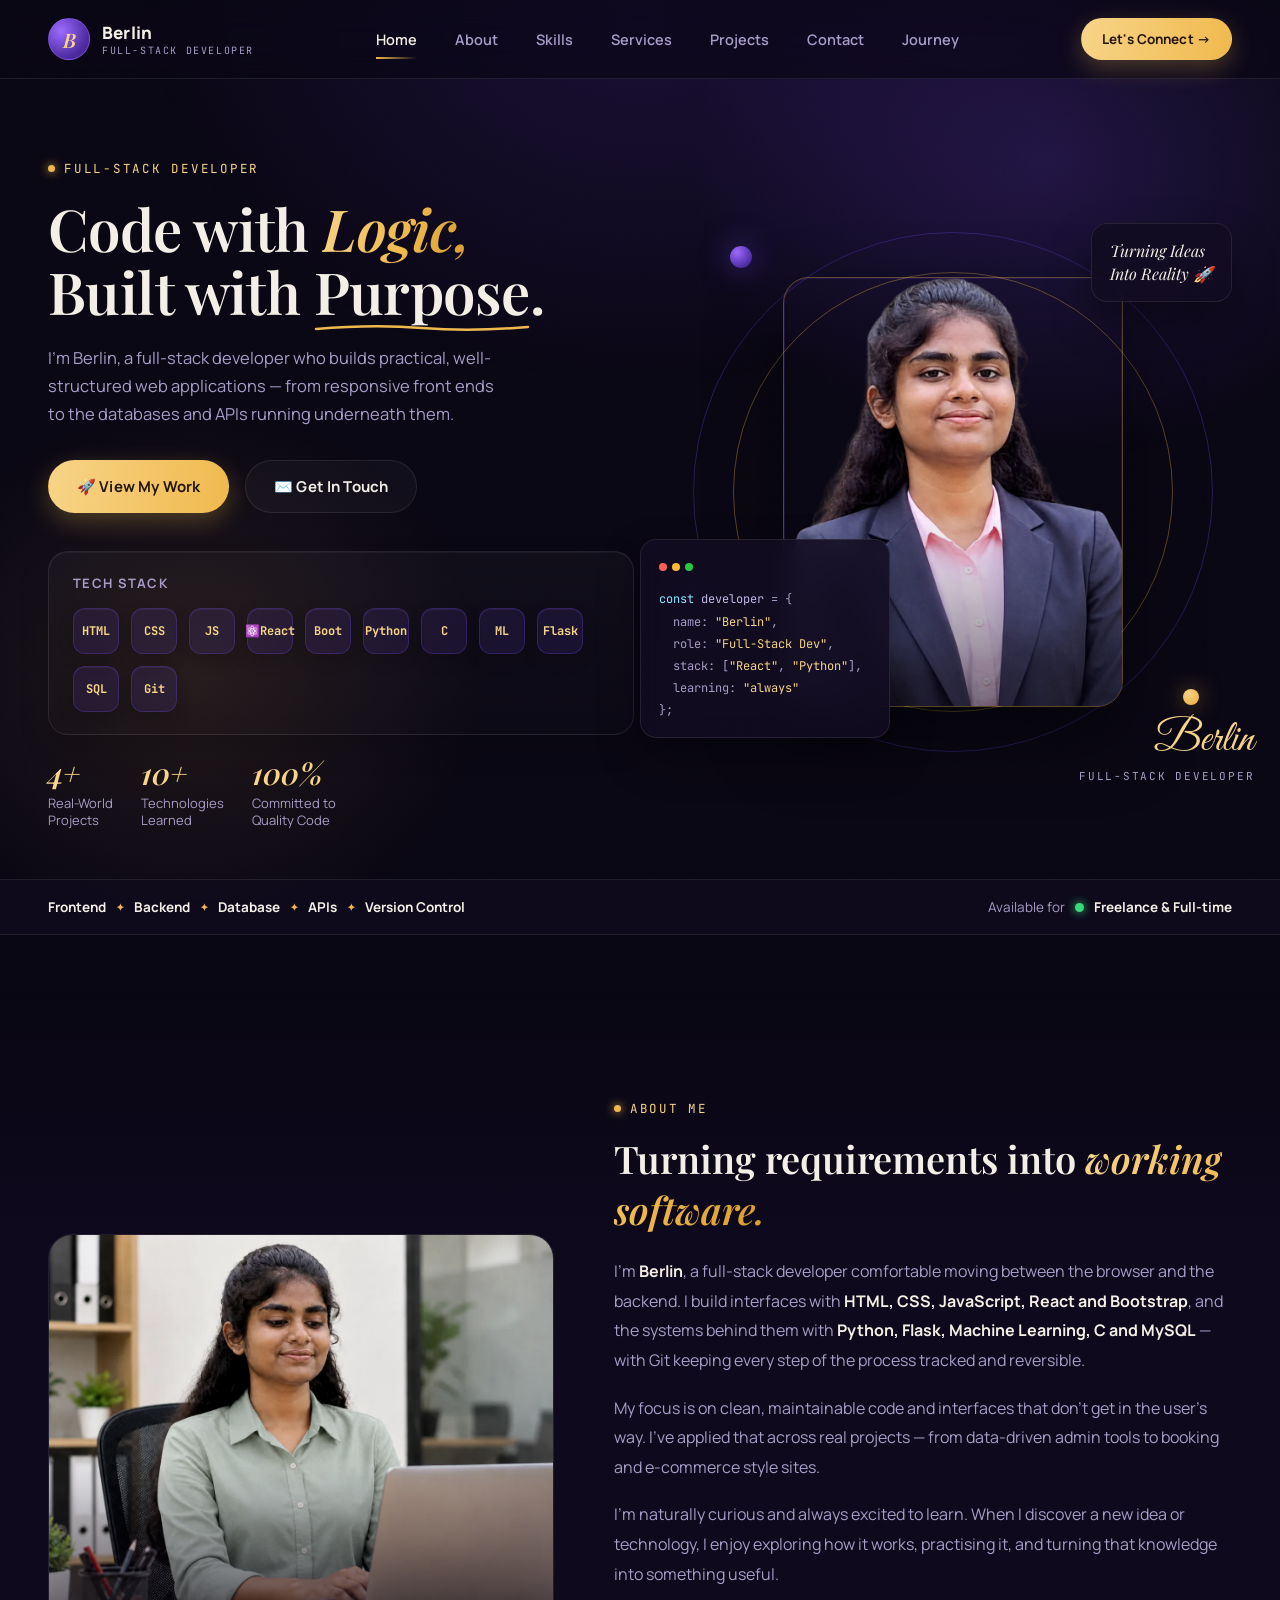
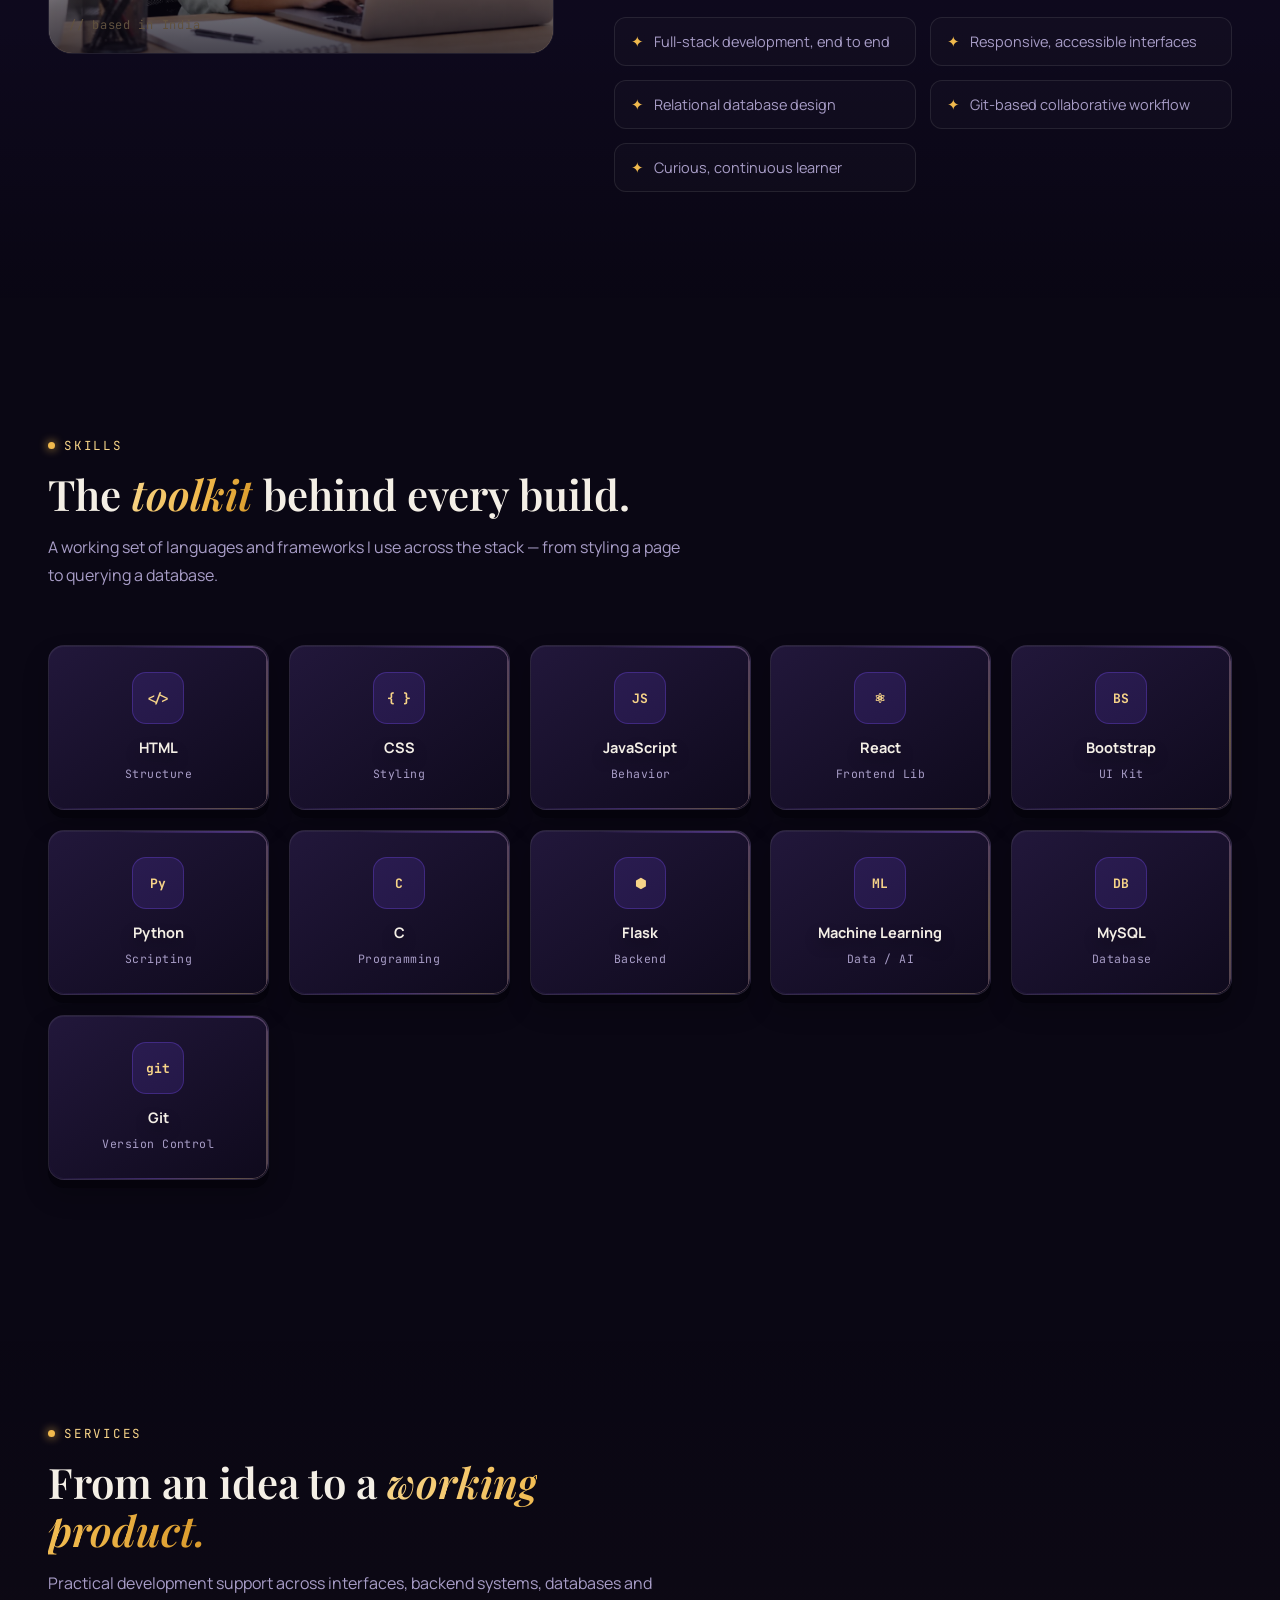
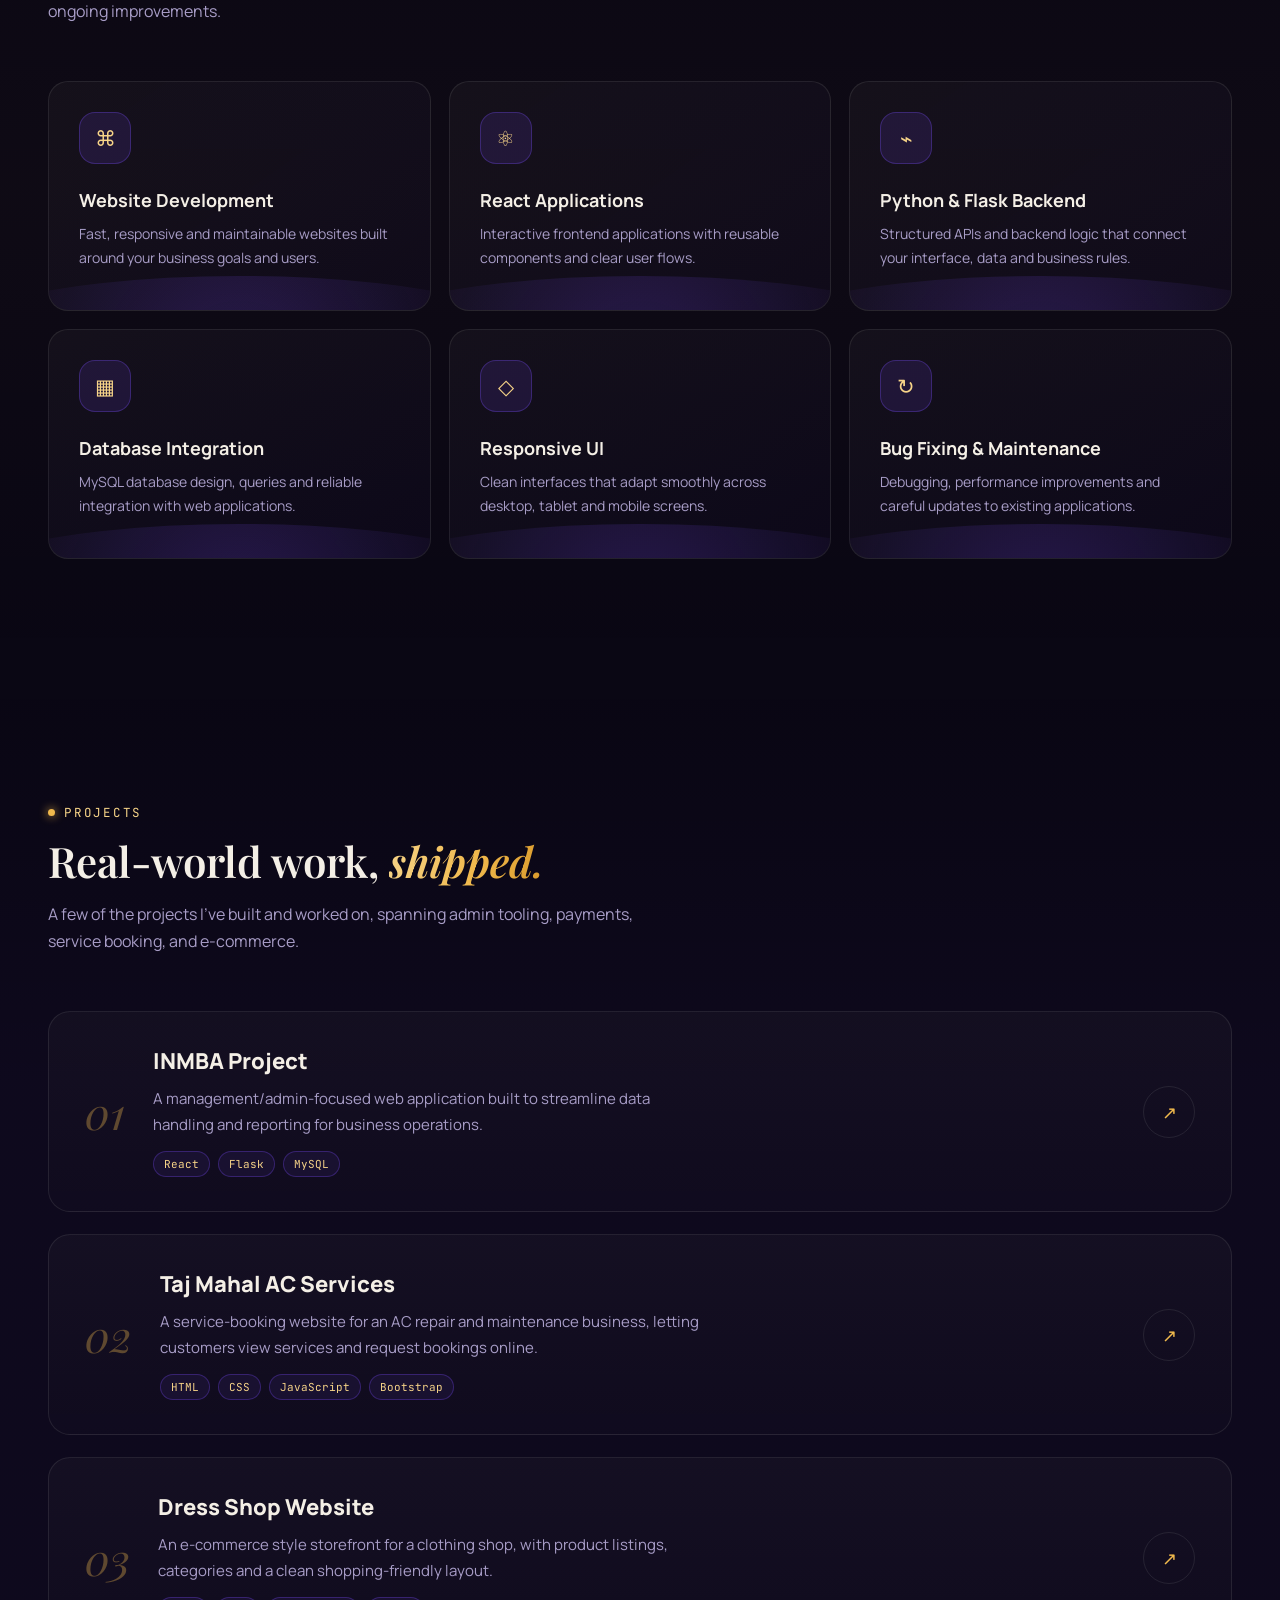
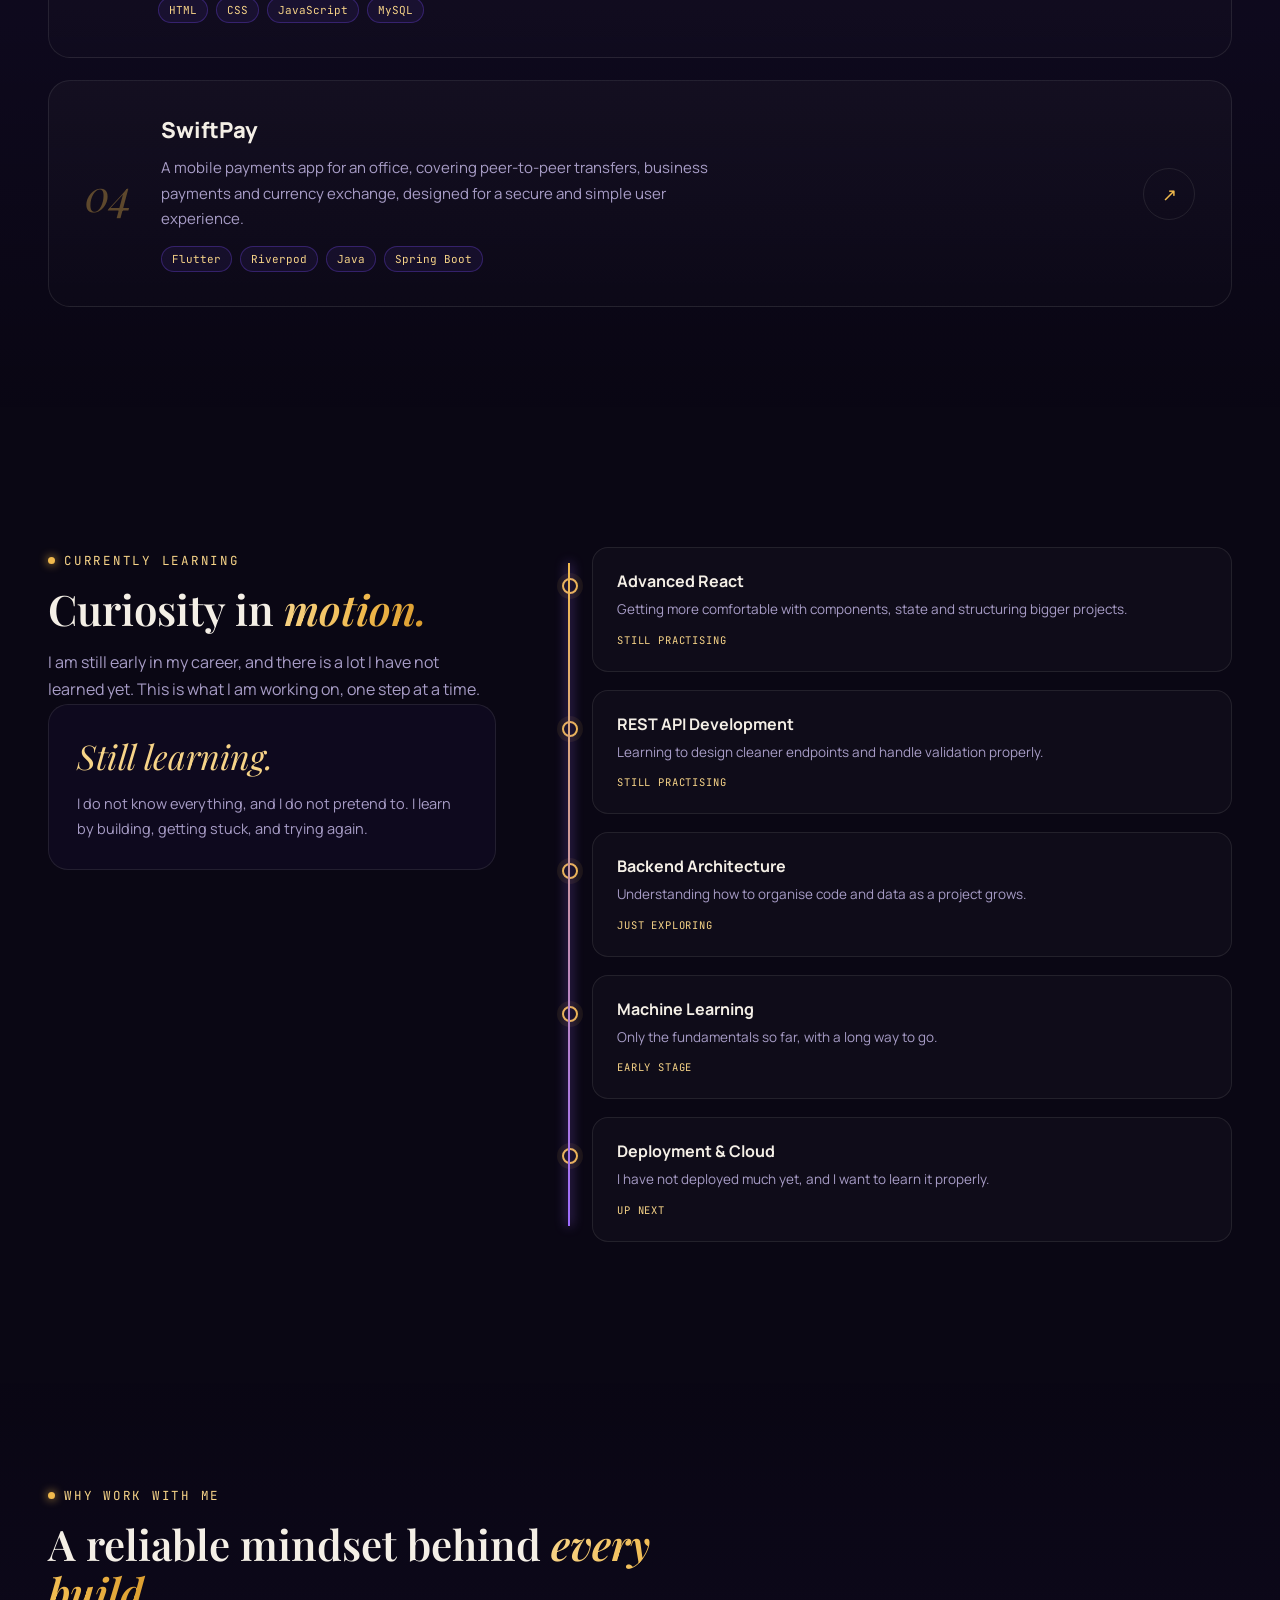
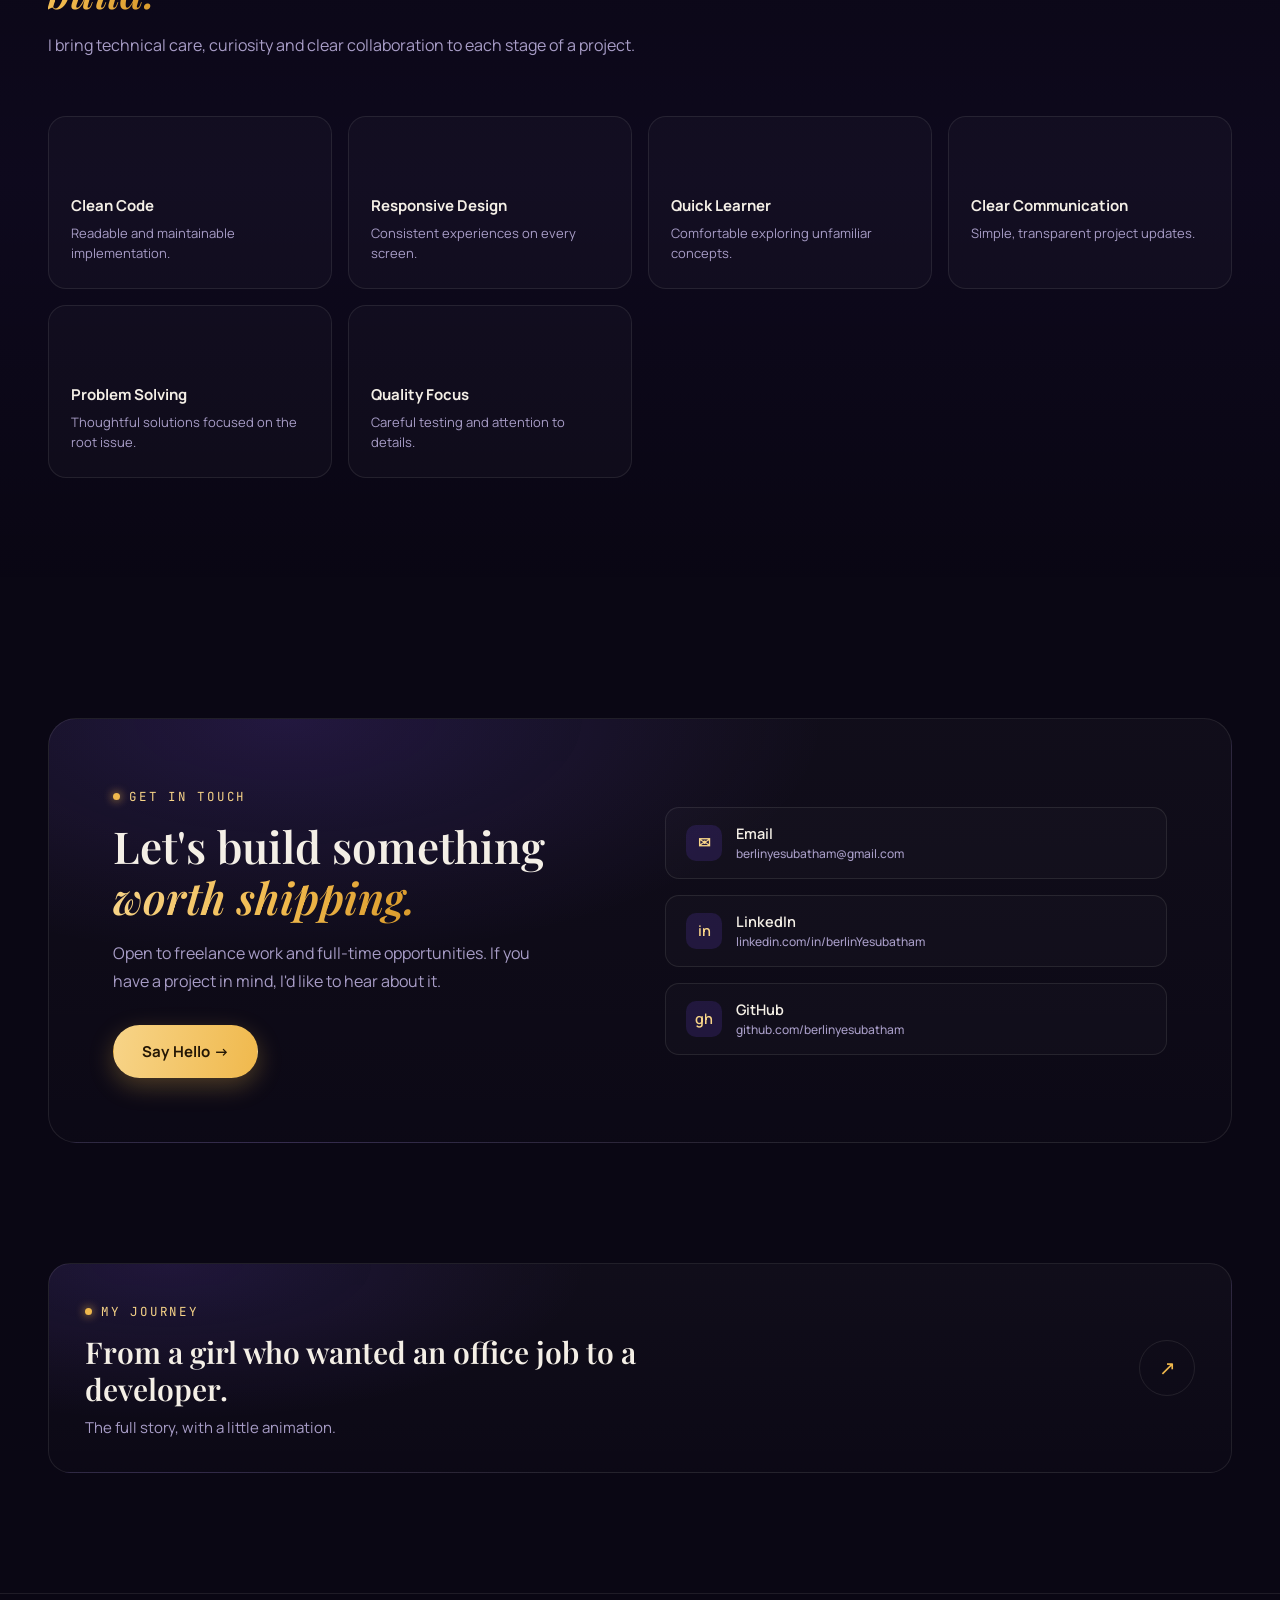
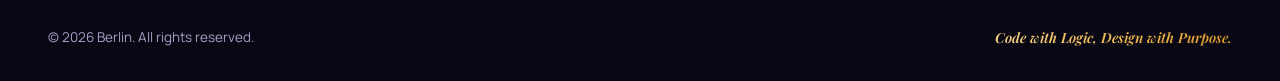
==== index.html @ fa0e4fed "Update portfolio with latest changes" ====
<!DOCTYPE html>
<html lang="en">
<head>
<meta charset="UTF-8">
<meta name="viewport" content="width=device-width, initial-scale=1.0">
<title>Berlin — Full-Stack Developer</title>
<meta name="description" content="Berlin Yesubatham is a full-stack developer building web and mobile apps with React, Flask, MySQL and Flutter.">
<meta name="theme-color" content="#0a0714">
<meta property="og:title" content="Berlin — Full-Stack Developer">
<meta property="og:description" content="Berlin Yesubatham is a full-stack developer building web and mobile apps with React, Flask, MySQL and Flutter.">
<meta property="og:type" content="website">
<link rel="icon" href="assets/favicon.svg" type="image/svg+xml">

<link rel="preconnect" href="https://fonts.googleapis.com">
<link href="https://fonts.googleapis.com/css2?family=Playfair+Display:ital,wght@0,500;0,600;1,500;1,600&family=Manrope:wght@400;500;600;700;800&family=Great+Vibes&family=JetBrains+Mono:wght@400;500&display=swap" rel="stylesheet">
<link rel="stylesheet" href="assets/css/style.css">

</head>
<body>

<div class="bg-glow"></div>
<div class="noise"></div>

<header>
  <div class="navbar">
    <div class="brand">
      <div class="brand-mark">B</div>
      <div>
        <div class="brand-name">Berlin</div>
        <div class="brand-sub">Full-Stack Developer</div>
      </div>
    </div>
    <nav class="nav-links">
      <a href="#home" class="active">Home</a>
      <a href="#about">About</a>
      <a href="#skills">Skills</a>
      <a href="#services">Services</a>
      <a href="#projects">Projects</a>
      <a href="#contact">Contact</a>
      <a href="journey.html">Journey</a>
    </nav>
    <div class="nav-cta">
      <a href="#contact" class="btn btn-primary" style="padding:11px 20px; font-size:13.5px;">Let's Connect →</a>
    </div>
  </div>
</header>

<main id="home">
  <section class="hero">
    <div class="wrap hero-grid">
      <div class="hero-copy">
        <span class="eyebrow">Full-Stack Developer</span>
        <h1>Code with <span class="accent">Logic,</span><br>Built with <span class="underline-swash">Purpose<svg viewBox="0 0 220 10" preserveAspectRatio="none"><path d="M2 7 Q 60 2, 110 6 T 218 5" stroke="#f0b94d" stroke-width="2.5" fill="none" stroke-linecap="round"/></svg></span>.</h1>
        <p class="lede">I'm Berlin, a full-stack developer who builds practical, well-structured web applications — from responsive front ends to the databases and APIs running underneath them.</p>
        <div class="hero-actions">
          <a href="#projects" class="btn btn-primary">🚀 View My Work</a>
          <a href="#contact" class="btn btn-ghost">✉️ Get In Touch</a>
        </div>

        <div class="tech-card">
          <h3>Tech Stack</h3>
          <div class="tech-icons">
            <span>HTML</span><span>CSS</span><span>JS</span><span>⚛️React</span><span>Boot</span>
            <span>Python</span><span>C</span><span>ML</span><span>Flask</span><span>SQL</span><span>Git</span>
          </div>
        </div>

        <div class="stats-row">
          <div class="stat"><b>4+</b><span>Real-World<br>Projects</span></div>
          <div class="stat"><b>10+</b><span>Technologies<br>Learned</span></div>
          <div class="stat"><b>100%</b><span>Committed to<br>Quality Code</span></div>
        </div>
      </div>

      <div class="hero-visual">
        <div class="orbit-ring"></div>
        <div class="orbit-ring r2"></div>
        <div class="orb o1"></div>
        <div class="orb o2"></div>
        <div class="orb o3"></div>

        <div class="photo-frame">
          <img src="assets/images/hero-portrait.webp" width="1100" height="1016" fetchpriority="high" decoding="async" alt="Portrait of Berlin, Full-Stack Developer">
        </div>

        <div class="float-card tagline">Turning Ideas<br>Into Reality 🚀</div>
        <div class="float-card code">
          <div class="dots"><span class="dot-r"></span><span class="dot-y"></span><span class="dot-g"></span></div>
          <span class="key">const</span> <span class="prop">developer</span> = {<br>
          &nbsp;&nbsp;name: <span class="str">"Berlin"</span>,<br>
          &nbsp;&nbsp;role: <span class="str">"Full-Stack Dev"</span>,<br>
          &nbsp;&nbsp;stack: [<span class="str">"React"</span>, <span class="str">"Python"</span>],<br>
          &nbsp;&nbsp;learning: <span class="str">"always"</span><br>
          };
        </div>

        <div class="signature">
          <div class="name">Berlin</div>
          <div class="role">Full-Stack Developer</div>
        </div>
      </div>
    </div>

    <div class="strip">
      <div class="wrap">
        <div class="strip-items">
          <b>Frontend</b><span class="sep">✦</span>
          <b>Backend</b><span class="sep">✦</span>
          <b>Database</b><span class="sep">✦</span>
          <b>APIs</b><span class="sep">✦</span>
          <b>Version Control</b>
        </div>
        <div class="avail"><span>Available for</span> <span class="pulse"></span> <b style="color:var(--text)">Freelance &amp; Full-time</b></div>
      </div>
    </div>
  </section>

  <!-- ABOUT -->
  <section class="section about" id="about">
    <div class="wrap about-grid">
      <div class="about-visual">
        <img src="assets/images/about-photo.webp" width="1200" height="960" loading="lazy" decoding="async" alt="Berlin at work">
        <div class="cap">// based in India</div>
      </div>
      <div class="about-text">
        <span class="eyebrow">About Me</span>
        <h2 style="font-family:'Playfair Display',serif; font-weight:600; font-size:clamp(26px,3vw,38px); margin:16px 0 22px;">Turning requirements into <span class="accent">working software.</span></h2>
        <p>I'm <b>Berlin</b>, a full-stack developer comfortable moving between the browser and the backend. I build interfaces with <b>HTML, CSS, JavaScript, React and Bootstrap</b>, and the systems behind them with <b>Python, Flask, Machine Learning, C and MySQL</b> — with Git keeping every step of the process tracked and reversible.</p>
        <p>My focus is on clean, maintainable code and interfaces that don't get in the user's way. I've applied that across real projects — from data-driven admin tools to booking and e-commerce style sites.</p>
        <p>I'm naturally curious and always excited to learn. When I discover a new idea or technology, I enjoy exploring how it works, practising it, and turning that knowledge into something useful.</p>
        <ul class="value-list">
          <li>Full-stack development, end to end</li>
          <li>Responsive, accessible interfaces</li>
          <li>Relational database design</li>
          <li>Git-based collaborative workflow</li>
          <li>Curious, continuous learner</li>
        </ul>
      </div>
    </div>
  </section>

  <!-- SKILLS -->
  <section class="section" id="skills">
    <div class="wrap">
      <div class="section-head">
        <span class="eyebrow">Skills</span>
        <h2>The <span class="accent">toolkit</span> behind every build.</h2>
        <p>A working set of languages and frameworks I use across the stack — from styling a page to querying a database.</p>
      </div>
      <div class="skills-grid">
        <div class="skill-card"><div class="glyph">&lt;/&gt;</div><h4>HTML</h4><span>Structure</span></div>
        <div class="skill-card"><div class="glyph">{ }</div><h4>CSS</h4><span>Styling</span></div>
        <div class="skill-card"><div class="glyph">JS</div><h4>JavaScript</h4><span>Behavior</span></div>
        <div class="skill-card"><div class="glyph">⚛</div><h4>React</h4><span>Frontend Lib</span></div>
        <div class="skill-card"><div class="glyph">BS</div><h4>Bootstrap</h4><span>UI Kit</span></div>
        <div class="skill-card"><div class="glyph">Py</div><h4>Python</h4><span>Scripting</span></div>
        <div class="skill-card"><div class="glyph">C</div><h4>C</h4><span>Programming</span></div>
        <div class="skill-card"><div class="glyph">⬢</div><h4>Flask</h4><span>Backend</span></div>
        <div class="skill-card"><div class="glyph">ML</div><h4>Machine Learning</h4><span>Data / AI</span></div>
        <div class="skill-card"><div class="glyph">DB</div><h4>MySQL</h4><span>Database</span></div>
        <div class="skill-card"><div class="glyph">git</div><h4>Git</h4><span>Version Control</span></div>
      </div>
    </div>
  </section>

  <!-- SERVICES -->
  <section class="section services" id="services">
    <div class="wrap">
      <div class="section-head">
        <span class="eyebrow">Services</span>
        <h2>From an idea to a <span class="accent">working product.</span></h2>
        <p>Practical development support across interfaces, backend systems, databases and ongoing improvements.</p>
      </div>
      <div class="services-grid">
        <article class="service-card reveal-item"><div class="service-icon">⌘</div><h3>Website Development</h3><p>Fast, responsive and maintainable websites built around your business goals and users.</p></article>
        <article class="service-card reveal-item"><div class="service-icon">⚛</div><h3>React Applications</h3><p>Interactive frontend applications with reusable components and clear user flows.</p></article>
        <article class="service-card reveal-item"><div class="service-icon">⌁</div><h3>Python &amp; Flask Backend</h3><p>Structured APIs and backend logic that connect your interface, data and business rules.</p></article>
        <article class="service-card reveal-item"><div class="service-icon">▦</div><h3>Database Integration</h3><p>MySQL database design, queries and reliable integration with web applications.</p></article>
        <article class="service-card reveal-item"><div class="service-icon">◇</div><h3>Responsive UI</h3><p>Clean interfaces that adapt smoothly across desktop, tablet and mobile screens.</p></article>
        <article class="service-card reveal-item"><div class="service-icon">↻</div><h3>Bug Fixing &amp; Maintenance</h3><p>Debugging, performance improvements and careful updates to existing applications.</p></article>
      </div>
    </div>
  </section>

  <!-- PROJECTS -->
  <section class="section" id="projects" style="background:linear-gradient(180deg, transparent, rgba(124,77,255,0.04) 30%, rgba(124,77,255,0.04) 70%, transparent);">
    <div class="wrap">
      <div class="section-head">
        <span class="eyebrow">Projects</span>
        <h2>Real-world work, <span class="accent">shipped.</span></h2>
        <p>A few of the projects I've built and worked on, spanning admin tooling, payments, service booking, and e-commerce.</p>
      </div>
      <div class="project-list">
        <div class="project-card">
          <div class="project-index">01</div>
          <div>
            <h3>INMBA Project</h3>
            <p>A management/admin-focused web application built to streamline data handling and reporting for business operations.</p>
            <div class="tag-row"><span class="tag">React</span><span class="tag">Flask</span><span class="tag">MySQL</span></div>
          </div>
          <div class="project-arrow">↗</div>
        </div>
        <div class="project-card">
          <div class="project-index">02</div>
          <div>
            <h3>Taj Mahal AC Services</h3>
            <p>A service-booking website for an AC repair and maintenance business, letting customers view services and request bookings online.</p>
            <div class="tag-row"><span class="tag">HTML</span><span class="tag">CSS</span><span class="tag">JavaScript</span><span class="tag">Bootstrap</span></div>
          </div>
          <div class="project-arrow">↗</div>
        </div>
        <div class="project-card">
          <div class="project-index">03</div>
          <div>
            <h3>Dress Shop Website</h3>
            <p>An e-commerce style storefront for a clothing shop, with product listings, categories and a clean shopping-friendly layout.</p>
            <div class="tag-row"><span class="tag">HTML</span><span class="tag">CSS</span><span class="tag">JavaScript</span><span class="tag">MySQL</span></div>
          </div>
          <div class="project-arrow">↗</div>
        </div>
        <div class="project-card">
          <div class="project-index">04</div>
          <div>
            <h3>SwiftPay</h3>
            <p>A mobile payments app for an office, covering peer-to-peer transfers, business payments and currency exchange, designed for a secure and simple user experience.</p>
            <div class="tag-row"><span class="tag">Flutter</span><span class="tag">Riverpod</span><span class="tag">Java</span><span class="tag">Spring Boot</span></div>
          </div>
          <div class="project-arrow">↗</div>
        </div>
      </div>
    </div>
  </section>

  <!-- CURRENTLY LEARNING -->
  <section class="section" id="learning">
    <div class="wrap learning-layout">
      <div>
        <div class="section-head" style="margin-bottom:0;">
          <span class="eyebrow">Currently Learning</span>
          <h2>Curiosity in <span class="accent">motion.</span></h2>
          <p>I am still early in my career, and there is a lot I have not learned yet. This is what I am working on, one step at a time.</p>
        </div>
        <div class="learning-note"><span class="big">Still learning.</span><p>I do not know everything, and I do not pretend to. I learn by building, getting stuck, and trying again.</p></div>
      </div>
      <div class="learning-track reveal-track">
        <article class="learning-item"><h3>Advanced React</h3><p>Getting more comfortable with components, state and structuring bigger projects.</p><span class="learning-status">Still practising</span></article>
        <article class="learning-item"><h3>REST API Development</h3><p>Learning to design cleaner endpoints and handle validation properly.</p><span class="learning-status">Still practising</span></article>
        <article class="learning-item"><h3>Backend Architecture</h3><p>Understanding how to organise code and data as a project grows.</p><span class="learning-status">Just exploring</span></article>
        <article class="learning-item"><h3>Machine Learning</h3><p>Only the fundamentals so far, with a long way to go.</p><span class="learning-status">Early stage</span></article>
        <article class="learning-item"><h3>Deployment &amp; Cloud</h3><p>I have not deployed much yet, and I want to learn it properly.</p><span class="learning-status">Up next</span></article>
      </div>
    </div>
  </section>

  <!-- WHY WORK WITH ME -->
  <section class="section why" id="why-me">
    <div class="wrap">
      <div class="section-head">
        <span class="eyebrow">Why Work With Me</span>
        <h2>A reliable mindset behind <span class="accent">every build.</span></h2>
        <p>I bring technical care, curiosity and clear collaboration to each stage of a project.</p>
      </div>
      <div class="why-grid">
        <article class="why-card reveal-item"><div class="why-check">✓</div><h3>Clean Code</h3><p>Readable and maintainable implementation.</p></article>
        <article class="why-card reveal-item"><div class="why-check">✓</div><h3>Responsive Design</h3><p>Consistent experiences on every screen.</p></article>
        <article class="why-card reveal-item"><div class="why-check">✓</div><h3>Quick Learner</h3><p>Comfortable exploring unfamiliar concepts.</p></article>
        <article class="why-card reveal-item"><div class="why-check">✓</div><h3>Clear Communication</h3><p>Simple, transparent project updates.</p></article>
        <article class="why-card reveal-item"><div class="why-check">✓</div><h3>Problem Solving</h3><p>Thoughtful solutions focused on the root issue.</p></article>
        <article class="why-card reveal-item"><div class="why-check">✓</div><h3>Quality Focus</h3><p>Careful testing and attention to details.</p></article>
      </div>
    </div>
  </section>

  <!-- CONTACT -->
  <section class="section" id="contact">
    <div class="wrap">
      <div class="contact-panel">
        <div>
          <span class="eyebrow">Get In Touch</span>
          <h2>Let's build something <span class="accent">worth shipping.</span></h2>
          <p>Open to freelance work and full-time opportunities. If you have a project in mind, I'd like to hear about it.</p>
          <a href="#" class="btn btn-primary">Say Hello →</a>
        </div>
        <div class="contact-links">
          <a href="mailto:hello@berlin.dev" class="contact-link"><span class="ic">✉</span><div>Email<small>berlinyesubatham@gmail.com</small></div></a>
          <a href="#" class="contact-link"><span class="ic">in</span><div>LinkedIn<small>linkedin.com/in/berlinYesubatham</small></div></a>
          <a href="#" class="contact-link"><span class="ic">gh</span><div>GitHub<small>github.com/berlinyesubatham</small></div></a>
        </div>
      </div>
    </div>
  </section>

  <section class="section" style="padding-top:0;">
    <div class="wrap">
      <a class="jt-card" href="journey.html">
        <div>
          <span class="eyebrow">My Journey</span>
          <h3>From a girl who wanted an office job to a developer.</h3>
          <p>The full story, with a little animation.</p>
        </div>
        <span class="jt-arrow">↗</span>
      </a>
    </div>
  </section>
</main>

<footer>
  <div class="wrap footer-row">
    <span>© 2026 Berlin. All rights reserved.</span>
    <span class="accent">Code with Logic, Design with Purpose.</span>
  </div>
</footer>

<script src="assets/js/main.js" defer></script>

</body>
</html>
---- assets/css/style.css ----
:root{
    --bg:#0a0714;
    --bg-panel:#120c22;
    --bg-panel-2:#171029;
    --purple:#7c4dff;
    --purple-deep:#4a2a9e;
    --purple-glow:#9d6bff;
    --gold:#f0b94d;
    --gold-soft:#f7d488;
    --text:#f4efe6;
    --muted:#a89dc7;
    --line:rgba(244,239,230,0.09);
    --radius:20px;
  }
  *{margin:0;padding:0;box-sizing:border-box;}
  html{scroll-behavior:smooth;}
  body{
    background:var(--bg);
    color:var(--text);
    font-family:'Manrope',sans-serif;
    overflow-x:hidden;
    position:relative;
  }
  @media (prefers-reduced-motion: reduce){
    *{animation-duration:0.01ms !important; animation-iteration-count:1 !important; transition-duration:0.01ms !important;}
  }

  /* ---------- background atmosphere ---------- */
  .bg-glow{
    position:fixed; inset:0; z-index:0; pointer-events:none;
    background:
      radial-gradient(600px 500px at 82% 18%, rgba(124,77,255,0.20), transparent 60%),
      radial-gradient(500px 450px at 15% 75%, rgba(240,185,77,0.10), transparent 60%),
      radial-gradient(900px 700px at 50% 0%, rgba(74,42,158,0.25), transparent 55%);
  }
  .noise{
    position:fixed; inset:0; z-index:1; pointer-events:none; opacity:0.035; mix-blend-mode:overlay;
    background-image:url("data:image/svg+xml,%3Csvg xmlns='http://www.w3.org/2000/svg' width='100' height='100'%3E%3Cfilter id='n'%3E%3CfeTurbulence type='fractalNoise' baseFrequency='0.9' numOctaves='2' stitchTiles='stitch'/%3E%3C/filter%3E%3Crect width='100%25' height='100%25' filter='url(%23n)'/%3E%3C/svg%3E");
  }

  section, header, footer{position:relative; z-index:2;}

  ::selection{background:var(--gold); color:#1a1226;}

  a{color:inherit; text-decoration:none;}
  ul{list-style:none;}

  .wrap{max-width:1280px; margin:0 auto; padding:0 48px;}
  @media (max-width:768px){.wrap{padding:0 22px;}}

  .eyebrow{
    display:inline-flex; align-items:center; gap:9px;
    font-family:'JetBrains Mono',monospace;
    font-size:12.5px; letter-spacing:0.14em; text-transform:uppercase;
    color:var(--gold-soft);
  }
  .eyebrow::before{
    content:''; width:7px; height:7px; border-radius:50%;
    background:var(--gold); box-shadow:0 0 10px var(--gold);
  }

  .accent{
    font-family:'Playfair Display',serif; font-style:italic; font-weight:600;
    background:linear-gradient(100deg, var(--gold-soft), var(--gold) 55%, #d99a2b);
    -webkit-background-clip:text; background-clip:text; color:transparent;
  }

  .btn{
    display:inline-flex; align-items:center; gap:10px;
    padding:15px 28px; border-radius:999px;
    font-weight:700; font-size:15px; letter-spacing:0.01em;
    border:1px solid transparent; cursor:pointer;
    transition:transform .25s ease, box-shadow .25s ease, background .25s ease;
  }
  .btn-primary{
    background:linear-gradient(100deg, var(--gold-soft), var(--gold));
    color:#241705;
    box-shadow:0 8px 24px rgba(240,185,77,0.28);
  }
  .btn-primary:hover{transform:translateY(-2px); box-shadow:0 12px 30px rgba(240,185,77,0.4);}
  .btn-ghost{
    background:rgba(244,239,230,0.03);
    border-color:var(--line);
    color:var(--text);
  }
  .btn-ghost:hover{background:rgba(244,239,230,0.07); transform:translateY(-2px);}

  /* ---------- nav ---------- */
  header{
    position:sticky; top:0; z-index:50;
    background:rgba(10,7,20,0.72);
    backdrop-filter:blur(18px) saturate(140%);
    border-bottom:1px solid var(--line);
  }
  .navbar{display:flex; align-items:center; justify-content:space-between; padding:18px 48px;}
  @media (max-width:768px){.navbar{padding:16px 22px;}}
  .brand{display:flex; align-items:center; gap:12px;}
  .brand-mark{
    width:42px; height:42px; border-radius:50%;
    display:flex; align-items:center; justify-content:center;
    font-family:'Playfair Display',serif; font-style:italic; font-weight:600; font-size:20px;
    background:radial-gradient(circle at 30% 30%, var(--purple-glow), var(--purple-deep) 70%);
    color:var(--gold-soft);
    border:1px solid rgba(157,107,255,0.5);
  }
  .brand-name{font-weight:800; font-size:17px; letter-spacing:0.01em;}
  .brand-sub{font-family:'JetBrains Mono',monospace; font-size:10px; letter-spacing:0.16em; color:var(--muted); text-transform:uppercase;}

  .nav-links{display:flex; gap:38px; font-size:14.5px; font-weight:600; color:var(--muted);}
  .nav-links a{position:relative; padding:6px 0; transition:color .2s;}
  .nav-links a:hover, .nav-links a.active{color:var(--text);}
  .nav-links a.active::after{
    content:''; position:absolute; left:0; right:0; bottom:-4px; height:2px;
    background:linear-gradient(90deg, var(--gold), transparent);
  }
  .nav-cta{display:flex; align-items:center; gap:16px;}
  .icon-btn{
    width:40px; height:40px; border-radius:50%; display:flex; align-items:center; justify-content:center;
    background:rgba(244,239,230,0.04); border:1px solid var(--line); cursor:pointer;
  }
  @media (max-width:940px){.nav-links{display:none;} }

  /* ---------- hero ---------- */
  .hero{padding:76px 0 40px; overflow:visible;}
  .hero-grid{
    display:grid; grid-template-columns:1.05fr 1fr; gap:40px; align-items:center;
  }
  @media (max-width:940px){.hero-grid{grid-template-columns:1fr;}}

  .hero-copy h1{
    font-family:'Playfair Display',serif; font-weight:600;
    font-size:clamp(34px, 4.6vw, 58px); line-height:1.08; letter-spacing:-0.01em;
    margin:20px 0 22px;
  }
  .hero-copy p.lede{
    color:var(--muted); font-size:16.5px; line-height:1.7; max-width:460px; margin-bottom:32px;
  }
  .hero-actions{display:flex; gap:16px; flex-wrap:wrap; margin-bottom:38px;}

  .underline-swash{position:relative; display:inline-block;}
  .underline-swash svg{position:absolute; left:0; bottom:-10px; width:100%; height:10px;}

  .tech-card{
    position:relative; overflow:hidden; isolation:isolate;
    border:1px solid var(--line); border-radius:var(--radius);
    background:linear-gradient(180deg, rgba(244,239,230,0.03), rgba(244,239,230,0.01));
    padding:22px 24px; margin-bottom:18px;
    box-shadow:inset 0 1px 0 rgba(255,255,255,.04), 0 12px 30px rgba(0,0,0,.16);
  }
  .tech-card::after{
    content:''; position:absolute; z-index:0; pointer-events:none;
    width:34%; height:220%; top:-60%; left:-55%; transform:rotate(20deg);
    background:linear-gradient(90deg, transparent, rgba(157,107,255,.08), rgba(247,212,136,.19), rgba(157,107,255,.08), transparent);
    animation:holoSweep 5.2s cubic-bezier(.4,0,.2,1) infinite;
  }
  @keyframes holoSweep{0%,20%{left:-55%;}70%,100%{left:135%;}}
  .tech-card h3{position:relative; z-index:1; font-size:13px; text-transform:uppercase; letter-spacing:0.1em; color:var(--muted); margin-bottom:16px; font-weight:700;}
  .tech-icons{position:relative; z-index:1; display:flex; gap:12px; flex-wrap:wrap;}
  .tech-icons span{
    --delay:0s;
    position:relative;
    width:46px; height:46px; border-radius:12px;
    display:flex; align-items:center; justify-content:center;
    font-family:'JetBrains Mono',monospace; font-weight:700; font-size:12px;
    background:rgba(124,77,255,0.10); border:1px solid rgba(124,77,255,0.25);
    color:var(--gold-soft);
    box-shadow:0 6px 16px rgba(0,0,0,.18), inset 0 1px 0 rgba(255,255,255,.05);
    animation:techReveal .7s cubic-bezier(.2,.9,.2,1) backwards var(--delay), techWave 3.6s ease-in-out infinite calc(.8s + var(--delay));
    transition:transform .32s cubic-bezier(.2,.8,.2,1), background .25s ease, border-color .25s ease, box-shadow .25s ease, opacity .25s ease, filter .25s ease;
  }
  .tech-icons span:nth-child(2){--delay:.08s}.tech-icons span:nth-child(3){--delay:.16s}
  .tech-icons span:nth-child(4){--delay:.24s}.tech-icons span:nth-child(5){--delay:.32s}
  .tech-icons span:nth-child(6){--delay:.40s}.tech-icons span:nth-child(7){--delay:.48s}
  .tech-icons span:nth-child(8){--delay:.56s}.tech-icons span:nth-child(9){--delay:.64s}
  .tech-icons span:nth-child(10){--delay:.72s}.tech-icons span:nth-child(11){--delay:.80s}
  @keyframes techReveal{from{opacity:0; transform:translateY(22px) scale(.5) rotate(-12deg);}to{opacity:1; transform:translateY(0) scale(1) rotate(0);}}
  @keyframes techWave{0%,100%{translate:0 0;}50%{translate:0 -5px;}}
  .tech-icons span:hover{
    z-index:3; animation-play-state:paused;
    transform:translateY(-10px) scale(1.18) rotate(7deg);
    background:linear-gradient(145deg, rgba(124,77,255,.34), rgba(240,185,77,.14));
    border-color:rgba(247,212,136,.72);
    box-shadow:0 15px 28px rgba(0,0,0,.38), 0 0 22px rgba(157,107,255,.4), inset 0 0 12px rgba(247,212,136,.1);
  }
  .tech-icons:has(span:hover) span:not(:hover){transform:scale(.88); opacity:.48; filter:saturate(.55);}
  @media (hover:none){.tech-icons:has(span:hover) span:not(:hover){transform:none; opacity:1; filter:none;}}

  .stats-row{display:flex; gap:28px; flex-wrap:wrap;}
  .stat b{
    display:block; font-family:'Playfair Display',serif; font-style:italic; font-weight:600;
    font-size:30px; color:var(--gold-soft);
  }
  .stat span{font-size:13px; color:var(--muted); line-height:1.3; display:block; margin-top:2px;}

  /* ---------- hero visual ---------- */
  .hero-visual{position:relative; display:flex; justify-content:center; align-items:center; min-height:560px;}
  .orbit-ring{
    position:absolute; width:440px; height:440px; border-radius:50%;
    border:1.5px solid rgba(240,185,77,0.35);
    animation:spin 34s linear infinite;
  }
  .orbit-ring.r2{width:520px; height:520px; border-color:rgba(124,77,255,0.28); animation-duration:46s; animation-direction:reverse;}
  @keyframes spin{to{transform:rotate(360deg);}}
  .orb{
    position:absolute; border-radius:50%;
    background:radial-gradient(circle at 32% 28%, var(--purple-glow), var(--purple-deep) 75%);
    box-shadow:0 0 30px rgba(124,77,255,0.5);
  }
  .orb.o1{width:22px; height:22px; top:6%; left:10%;}
  .orb.o2{width:16px; height:16px; bottom:12%; right:6%; background:radial-gradient(circle at 32% 28%, var(--gold-soft), var(--gold) 75%); box-shadow:0 0 22px rgba(240,185,77,0.5);}
  .orb.o3{width:12px; height:12px; bottom:30%; left:2%;}

  .photo-frame{
    position:relative; width:340px; height:430px; border-radius:26px;
    overflow:hidden; z-index:3;
    border:1px solid rgba(240,185,77,0.35);
    box-shadow:0 30px 70px rgba(0,0,0,0.55), 0 0 0 1px rgba(124,77,255,0.15) inset;
    animation:float 6s ease-in-out infinite;
  }
  @keyframes float{0%,100%{transform:translateY(0);}50%{transform:translateY(-14px);}}
  .photo-frame img{width:100%; height:100%; object-fit:cover; object-position:50% 8%; display:block;
    filter:contrast(1.04) saturate(1.05);}
  .photo-frame::after{
    content:''; position:absolute; inset:0;
    background:linear-gradient(180deg, transparent 55%, rgba(10,7,20,0.55) 100%);
  }

  .float-card{
    position:absolute; z-index:4;
    background:rgba(18,12,34,0.85); backdrop-filter:blur(14px);
    border:1px solid var(--line); border-radius:16px; padding:16px 18px;
    box-shadow:0 20px 40px rgba(0,0,0,0.4);
  }
  .float-card.tagline{top:2%; right:0%; font-family:'Playfair Display',serif; font-style:italic; font-size:16px; line-height:1.4;}
  .float-card.code{
    bottom:6%; left:-6%; font-family:'JetBrains Mono',monospace; font-size:12px; line-height:1.85;
    width:250px; color:var(--muted);
  }
  .float-card.code .dots span{display:inline-block; width:8px; height:8px; border-radius:50%; margin-right:5px;}
  .float-card.code .dots{margin-bottom:10px;}
  .dot-r{background:#ff5f57;} .dot-y{background:#febc2e;} .dot-g{background:#28c840;}
  .code .key{color:#8be9fd;} .code .str{color:var(--gold-soft);} .code .prop{color:#c3b8e8;}

  .signature{
    position:absolute; bottom:-2%; right:-4%; text-align:right; z-index:4;
  }
  .signature .name{font-family:'Great Vibes',cursive; font-size:44px; color:var(--gold-soft); line-height:1;}
  .signature .role{font-family:'JetBrains Mono',monospace; font-size:11px; letter-spacing:0.16em; color:var(--muted); text-transform:uppercase; margin-top:6px;}

  @media (max-width:940px){
    .hero-visual{min-height:460px; margin-top:20px;}
    .photo-frame{width:270px; height:340px;}
    .float-card.tagline{right:-4%; font-size:14px;}
    .float-card.code{display:none;}
    .signature{right:0; bottom:-8%;}
  }

  /* ---------- marquee strip ---------- */
  .strip{
    border-top:1px solid var(--line); border-bottom:1px solid var(--line);
    background:rgba(18,12,34,0.5);
    padding:18px 0; margin-top:50px;
    display:flex; align-items:center; justify-content:space-between; gap:24px;
    flex-wrap:wrap;
  }
  .strip .wrap{display:flex; align-items:center; justify-content:space-between; width:100%; flex-wrap:wrap; gap:14px;}
  .strip-items{display:flex; gap:10px; align-items:center; flex-wrap:wrap; font-size:13.5px; color:var(--muted); font-weight:600;}
  .strip-items b{color:var(--text); font-weight:700;}
  .strip-items .sep{color:var(--gold); font-size:10px;}
  .avail{display:flex; align-items:center; gap:10px; font-size:13.5px; color:var(--muted);}
  .avail .pulse{width:9px; height:9px; border-radius:50%; background:#39d97a; box-shadow:0 0 10px #39d97a; animation:pulse 1.8s ease-in-out infinite;}
  @keyframes pulse{0%,100%{opacity:1;}50%{opacity:0.4;}}

  /* ---------- section shared ---------- */
  .section{padding:120px 0;}
  @media (max-width:768px){.section{padding:80px 0;}}
  .section-head{max-width:640px; margin-bottom:56px;}
  .section-head h2{
    font-family:'Playfair Display',serif; font-weight:600; font-size:clamp(28px,3.4vw,42px);
    margin-top:16px; line-height:1.15;
  }
  .section-head p{color:var(--muted); margin-top:16px; font-size:16px; line-height:1.7;}

  /* ---------- about ---------- */
  .about{background:linear-gradient(180deg, transparent, rgba(124,77,255,0.04) 30%, rgba(124,77,255,0.04) 70%, transparent);}
  .about-grid{display:grid; grid-template-columns:0.9fr 1.1fr; gap:60px; align-items:center;}
  @media (max-width:900px){.about-grid{grid-template-columns:1fr;}}
  .about-visual{
    position:relative; border-radius:24px; overflow:hidden; height:420px;
    border:1px solid var(--line);
  }
  .about-visual img{width:100%; height:100%; object-fit:cover; filter:grayscale(0.15) contrast(1.05);}
  .about-visual::after{content:''; position:absolute; inset:0; background:linear-gradient(0deg, rgba(10,7,20,0.75), transparent 45%);}
  .about-visual .cap{position:absolute; bottom:20px; left:20px; font-family:'JetBrains Mono',monospace; font-size:12px; color:var(--gold-soft); letter-spacing:0.06em;}
  .about-text p{color:var(--muted); font-size:16px; line-height:1.85; margin-bottom:18px;}
  .about-text p b{color:var(--text);}
  .value-list{display:grid; grid-template-columns:1fr 1fr; gap:14px; margin-top:28px;}
  .value-list li{
    display:flex; gap:10px; align-items:flex-start; font-size:14.5px; color:var(--muted);
    padding:14px 16px; border:1px solid var(--line); border-radius:12px; background:rgba(244,239,230,0.02);
  }
  .value-list li::before{content:'✦'; color:var(--gold); flex-shrink:0;}

  /* ---------- skills ---------- */
  .skills-grid{display:grid; grid-template-columns:repeat(5,1fr); gap:20px; perspective:1200px; perspective-origin:center;}
  @media (max-width:900px){.skills-grid{grid-template-columns:repeat(3,1fr);}}
  @media (max-width:560px){.skills-grid{grid-template-columns:repeat(2,1fr);}}
  .skill-card{
    --mouse-x:50%; --mouse-y:50%; --tilt-x:0deg; --tilt-y:0deg;
    position:relative; isolation:isolate; overflow:hidden;
    border:1px solid var(--line); border-radius:16px; padding:26px 18px;
    background:linear-gradient(145deg, rgba(35,24,61,.96), rgba(15,10,29,.98));
    text-align:center;
    opacity:0; transform:translateY(34px) scale(.96);
    transition:opacity .65s ease, transform .65s cubic-bezier(.2,.8,.2,1), border-color .25s ease, background .25s ease, box-shadow .25s ease;
    transform-style:preserve-3d; will-change:transform;
    box-shadow:0 8px 0 rgba(5,3,12,.72), 0 14px 26px rgba(0,0,0,.24), inset 0 1px 0 rgba(255,255,255,.05);
  }
  .skill-card.is-visible{opacity:1; transform:translateY(0) scale(1);}
  .skill-card.is-visible:hover{
    transform:rotateX(var(--tilt-x)) rotateY(var(--tilt-y)) translateY(-10px) scale(1.045);
    border-color:rgba(240,185,77,0.55);
    box-shadow:var(--shadow-x, 0px) var(--shadow-y, 20px) 0 rgba(5,3,12,.72), 0 30px 55px rgba(0,0,0,.48), 0 0 34px rgba(124,77,255,.2);
  }
  .skill-card::before{
    content:''; position:absolute; inset:0; z-index:0; opacity:0; pointer-events:none;
    background:radial-gradient(190px circle at var(--mouse-x) var(--mouse-y), rgba(247,212,136,.3), rgba(124,77,255,.12) 44%, transparent 72%);
    transition:opacity .25s ease;
  }
  .skill-card::after{
    content:''; position:absolute; inset:0; z-index:4; padding:1.5px; border-radius:inherit; pointer-events:none;
    background:linear-gradient(115deg, transparent 20%, var(--purple-glow) 38%, var(--gold-soft) 50%, var(--purple-glow) 62%, transparent 80%) 180% 0 / 260% 100%;
    -webkit-mask:linear-gradient(#000 0 0) content-box, linear-gradient(#000 0 0);
    -webkit-mask-composite:xor; mask-composite:exclude;
    opacity:.35; transition:opacity .3s ease;
  }
  .skill-card:hover::before{opacity:1;}
  .skill-card:hover::after{opacity:1; animation:borderBeam 1.8s linear infinite;}
  @keyframes borderBeam{to{background-position:-80% 0;}}
  .skill-card .glyph{
    position:relative; z-index:2;
    width:52px; height:52px; border-radius:14px; margin:0 auto 14px;
    display:flex; align-items:center; justify-content:center;
    font-family:'JetBrains Mono',monospace; font-weight:700; font-size:13px;
    background:rgba(124,77,255,0.14); color:var(--gold-soft); border:1px solid rgba(124,77,255,0.3);
    transition:transform .35s ease, box-shadow .35s ease, border-color .35s ease;
  }
  .skill-card:hover .glyph{
    transform:translateZ(58px) translateY(-5px) rotate(-4deg) scale(1.08);
    border-color:rgba(240,185,77,.55); box-shadow:0 9px 24px rgba(124,77,255,.32), 0 0 18px rgba(240,185,77,.12);
    animation:glyphFloat 1.8s ease-in-out infinite;
  }
  @keyframes glyphFloat{0%,100%{translate:0 0;}50%{translate:0 -4px;}}
  .skill-card h4{position:relative; z-index:2; font-size:14.5px; font-weight:700; margin-bottom:4px; transform:translateZ(38px); text-shadow:0 7px 14px rgba(0,0,0,.42);}
  .skill-card span{position:relative; z-index:2; display:inline-block; transform:translateZ(22px); font-size:11.5px; color:var(--muted); font-family:'JetBrains Mono',monospace; letter-spacing:0.04em;}
  @media (hover:none){
    .skill-card.is-visible:hover{transform:translateY(0) scale(1);}
    .skill-card:hover .glyph{animation:none; transform:none;}
  }

  /* ---------- services: alternating slide + icon morph ---------- */
  .services{background:linear-gradient(180deg, transparent, rgba(240,185,77,.025), transparent);}
  .services-grid{display:grid; grid-template-columns:repeat(3,1fr); gap:18px;}
  @media(max-width:900px){.services-grid{grid-template-columns:repeat(2,1fr);}}
  @media(max-width:600px){.services-grid{grid-template-columns:1fr;}}
  .service-card{
    position:relative; overflow:hidden; min-height:230px; padding:30px; border:1px solid var(--line); border-radius:20px;
    background:linear-gradient(145deg,rgba(244,239,230,.035),rgba(124,77,255,.025));
    opacity:0; transform:translateX(-54px) rotate(-2deg);
    transition:opacity .65s ease, transform .75s cubic-bezier(.2,.8,.2,1), border-color .3s ease, box-shadow .3s ease;
  }
  .service-card:nth-child(even){transform:translateX(54px) rotate(2deg);}
  .service-card.in-view{opacity:1; transform:translateX(0) rotate(0);}
  .service-card::after{content:''; position:absolute; inset:auto -45% -70% -45%; height:85%; border-radius:50%; background:radial-gradient(circle,rgba(124,77,255,.23),transparent 68%); transition:transform .5s ease;}
  .service-card:hover{transform:translateY(-7px); border-color:rgba(240,185,77,.36); box-shadow:0 20px 42px rgba(0,0,0,.3);}
  .service-card:hover::after{transform:translateY(-30%);}
  .service-icon{width:52px;height:52px;border-radius:16px;display:grid;place-items:center;margin-bottom:24px;font-size:21px;color:var(--gold-soft);background:rgba(124,77,255,.13);border:1px solid rgba(124,77,255,.3);transition:transform .45s cubic-bezier(.2,.8,.2,1),border-radius .45s ease,background .45s ease;}
  .service-card:hover .service-icon{transform:rotate(12deg) scale(1.12);border-radius:50%;background:rgba(240,185,77,.14);}
  .service-card h3{position:relative;z-index:1;font-size:18px;margin-bottom:10px;}
  .service-card p{position:relative;z-index:1;color:var(--muted);font-size:14px;line-height:1.7;}

  /* ---------- learning: animated timeline flow ---------- */
  .learning-layout{display:grid;grid-template-columns:.8fr 1.2fr;gap:64px;align-items:start;}
  @media(max-width:850px){.learning-layout{grid-template-columns:1fr;gap:38px;}}
  .learning-note{position:sticky;top:120px;padding:28px;border:1px solid var(--line);border-radius:20px;background:rgba(124,77,255,.045);}
  @media(max-width:850px){.learning-note{position:relative;top:auto;}}
  .learning-note .big{font-family:'Playfair Display',serif;font-style:italic;font-size:34px;color:var(--gold-soft);display:block;margin-bottom:12px;}
  .learning-note p{color:var(--muted);line-height:1.75;font-size:14.5px;}
  .learning-track{position:relative;display:flex;flex-direction:column;gap:18px;padding-left:32px;}
  .learning-track::before{content:'';position:absolute;left:8px;top:16px;bottom:16px;width:2px;background:rgba(124,77,255,.18);}
  .learning-track::after{content:'';position:absolute;left:8px;top:16px;width:2px;height:0;background:linear-gradient(var(--gold),var(--purple-glow));box-shadow:0 0 12px var(--purple-glow);transition:height 1.8s cubic-bezier(.2,.8,.2,1);}
  .learning-track.in-view::after{height:calc(100% - 32px);}
  .learning-item{--item-delay:0s;position:relative;padding:22px 24px;border:1px solid var(--line);border-radius:16px;background:rgba(244,239,230,.025);opacity:0;transform:translateY(26px);transition:opacity .55s ease var(--item-delay),transform .55s ease var(--item-delay),border-color .25s ease;}
  .learning-item:nth-child(2){--item-delay:.14s}.learning-item:nth-child(3){--item-delay:.28s}.learning-item:nth-child(4){--item-delay:.42s}.learning-item:nth-child(5){--item-delay:.56s}
  .learning-track.in-view .learning-item{opacity:1;transform:translateY(0);}
  .learning-item::before{content:'';position:absolute;left:-31px;top:30px;width:12px;height:12px;border-radius:50%;background:var(--bg);border:2px solid var(--gold);box-shadow:0 0 0 5px rgba(240,185,77,.08);}
  .learning-item:hover{border-color:rgba(157,107,255,.42);}
  .learning-item h3{font-size:16px;margin-bottom:7px;}.learning-item p{color:var(--muted);font-size:13.5px;line-height:1.6;}
  .learning-status{display:inline-block;margin-top:12px;font:10.5px 'JetBrains Mono',monospace;color:var(--gold-soft);letter-spacing:.08em;text-transform:uppercase;}

  /* ---------- journey teaser ---------- */
  .jt-card{display:flex; justify-content:space-between; align-items:center; gap:24px; border:1px solid var(--line); border-radius:22px; padding:34px 36px; background:radial-gradient(700px 260px at 10% 0%, rgba(124,77,255,.14), transparent 60%), linear-gradient(180deg, rgba(244,239,230,.03), rgba(244,239,230,.01)); transition:border-color .25s ease, transform .25s ease;}
  .jt-card:hover{border-color:rgba(240,185,77,.45); transform:translateY(-4px);}
  .jt-card h3{font-family:'Playfair Display',serif; font-weight:600; font-size:clamp(22px,2.6vw,30px); margin:14px 0 8px; max-width:30ch; line-height:1.25;}
  .jt-card p{color:var(--muted); font-size:15px;}
  .jt-arrow{flex-shrink:0; width:56px; height:56px; border-radius:50%; border:1px solid var(--line); display:grid; place-items:center; font-size:20px; color:var(--gold); transition:background .25s ease, transform .25s ease;}
  .jt-card:hover .jt-arrow{background:var(--gold); color:#241705; transform:rotate(45deg);}
  @media (max-width:640px){.jt-card{padding:26px 22px;}}

  /* ---------- why me: bento reveal + check draw ---------- */
  .why{background:linear-gradient(180deg,transparent,rgba(124,77,255,.04),transparent);}
  .why-grid{display:grid;grid-template-columns:repeat(4,1fr);gap:16px;}
  @media(max-width:900px){.why-grid{grid-template-columns:repeat(2,1fr);}}
  @media(max-width:520px){.why-grid{grid-template-columns:1fr;}}
  .why-card{position:relative;padding:25px 22px;border:1px solid var(--line);border-radius:18px;background:rgba(244,239,230,.025);opacity:0;transform:scale(.72) rotateY(65deg);transform-origin:left center;transition:opacity .55s ease,transform .7s cubic-bezier(.2,.9,.2,1),background .3s ease,border-color .3s ease;transform-style:preserve-3d;}
  .why-card.in-view{opacity:1;transform:scale(1) rotateY(0);}
  .why-card:nth-child(2){transition-delay:.1s}.why-card:nth-child(3){transition-delay:.2s}.why-card:nth-child(4){transition-delay:.3s}.why-card:nth-child(5){transition-delay:.4s}.why-card:nth-child(6){transition-delay:.5s}
  .why-card:hover{transform:translateY(-6px) rotateY(-5deg);background:rgba(124,77,255,.07);border-color:rgba(240,185,77,.35);}
  .why-check{width:36px;height:36px;border-radius:50%;display:grid;place-items:center;margin-bottom:17px;border:1px solid rgba(240,185,77,.35);color:var(--gold);font-weight:800;transform:scale(0) rotate(-90deg);transition:transform .5s cubic-bezier(.2,1.4,.3,1) .35s;background .3s ease;}
  .why-card.in-view .why-check{transform:scale(1) rotate(0);}.why-card:hover .why-check{background:var(--gold);color:#241705;}
  .why-card h3{font-size:15px;margin-bottom:7px;}.why-card p{font-size:13px;color:var(--muted);line-height:1.55;}

  /* ---------- projects ---------- */
  .project-list{display:flex; flex-direction:column; gap:22px;}
  .project-card{
    display:grid; grid-template-columns:auto 1fr auto; gap:28px; align-items:center;
    border:1px solid var(--line); border-radius:22px; padding:34px 36px;
    background:linear-gradient(180deg, rgba(244,239,230,0.03), rgba(244,239,230,0.01));
    transition:border-color .25s ease, transform .25s ease, background .25s ease;
  }
  .project-card:hover{border-color:rgba(124,77,255,0.4); transform:translateY(-4px); background:rgba(124,77,255,0.05);}
  @media (max-width:800px){.project-card{grid-template-columns:1fr; text-align:left;}}
  .project-index{
    font-family:'Playfair Display',serif; font-style:italic; font-size:44px; color:rgba(240,185,77,0.35);
  }
  .project-card h3{font-size:22px; font-weight:800; margin-bottom:10px;}
  .project-card p{color:var(--muted); font-size:15px; line-height:1.7; max-width:560px; margin-bottom:14px;}
  .tag-row{display:flex; gap:8px; flex-wrap:wrap;}
  .tag{
    font-family:'JetBrains Mono',monospace; font-size:11px; padding:5px 10px; border-radius:999px;
    border:1px solid rgba(124,77,255,0.3); color:var(--gold-soft); background:rgba(124,77,255,0.08);
  }
  .project-arrow{
    width:52px; height:52px; border-radius:50%; border:1px solid var(--line);
    display:flex; align-items:center; justify-content:center; font-size:18px; color:var(--gold);
    transition:background .25s ease, transform .25s ease;
  }
  .project-card:hover .project-arrow{background:var(--gold); color:#241705; transform:rotate(45deg);}

  /* ---------- contact ---------- */
  .contact-panel{
    border-radius:28px; border:1px solid var(--line);
    background:radial-gradient(900px 400px at 20% 0%, rgba(124,77,255,0.16), transparent 60%),
               linear-gradient(180deg, rgba(244,239,230,0.03), rgba(244,239,230,0.01));
    padding:64px; display:grid; grid-template-columns:1fr 1fr; gap:50px; align-items:center;
  }
  @media (max-width:900px){.contact-panel{grid-template-columns:1fr; padding:40px 26px;}}
  .contact-panel h2{font-family:'Playfair Display',serif; font-weight:600; font-size:clamp(28px,3.6vw,44px); line-height:1.15; margin-top:16px;}
  .contact-panel p{color:var(--muted); margin:18px 0 30px; max-width:420px; line-height:1.7;}
  .contact-links{display:flex; flex-direction:column; gap:16px;}
  .contact-link{
    display:flex; align-items:center; gap:14px;
    border:1px solid var(--line); border-radius:14px; padding:16px 20px;
    background:rgba(244,239,230,0.02); font-size:14.5px; font-weight:600;
    transition:border-color .2s ease, transform .2s ease;
  }
  .contact-link:hover{border-color:rgba(240,185,77,0.4); transform:translateX(4px);}
  .contact-link .ic{
    width:36px; height:36px; border-radius:10px; background:rgba(124,77,255,0.15);
    display:flex; align-items:center; justify-content:center; color:var(--gold-soft); flex-shrink:0;
  }
  .contact-link small{display:block; color:var(--muted); font-weight:500; font-size:12px; margin-top:2px;}

  /* ---------- footer ---------- */
  footer{border-top:1px solid var(--line); padding:34px 0;}
  .footer-row{display:flex; justify-content:space-between; align-items:center; flex-wrap:wrap; gap:14px; font-size:13.5px; color:var(--muted);}
  .footer-row .accent{font-size:14px;}
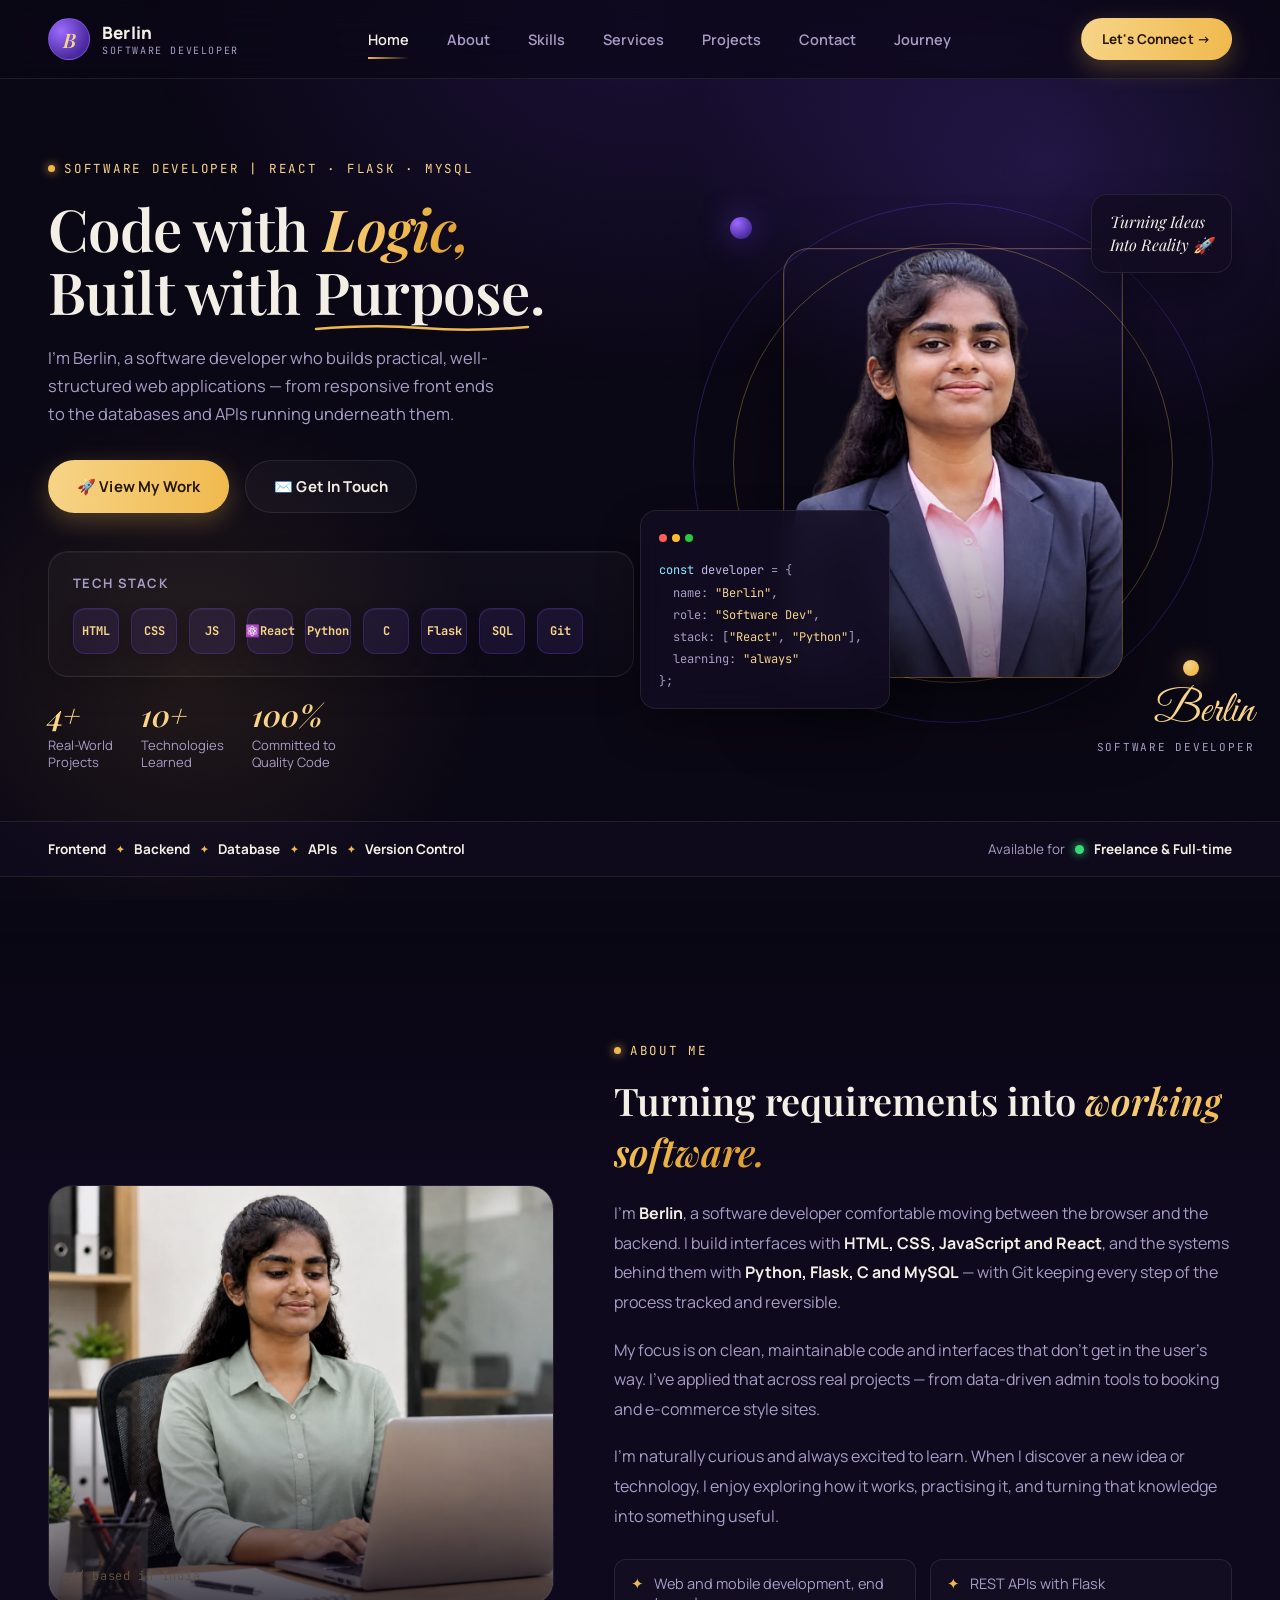
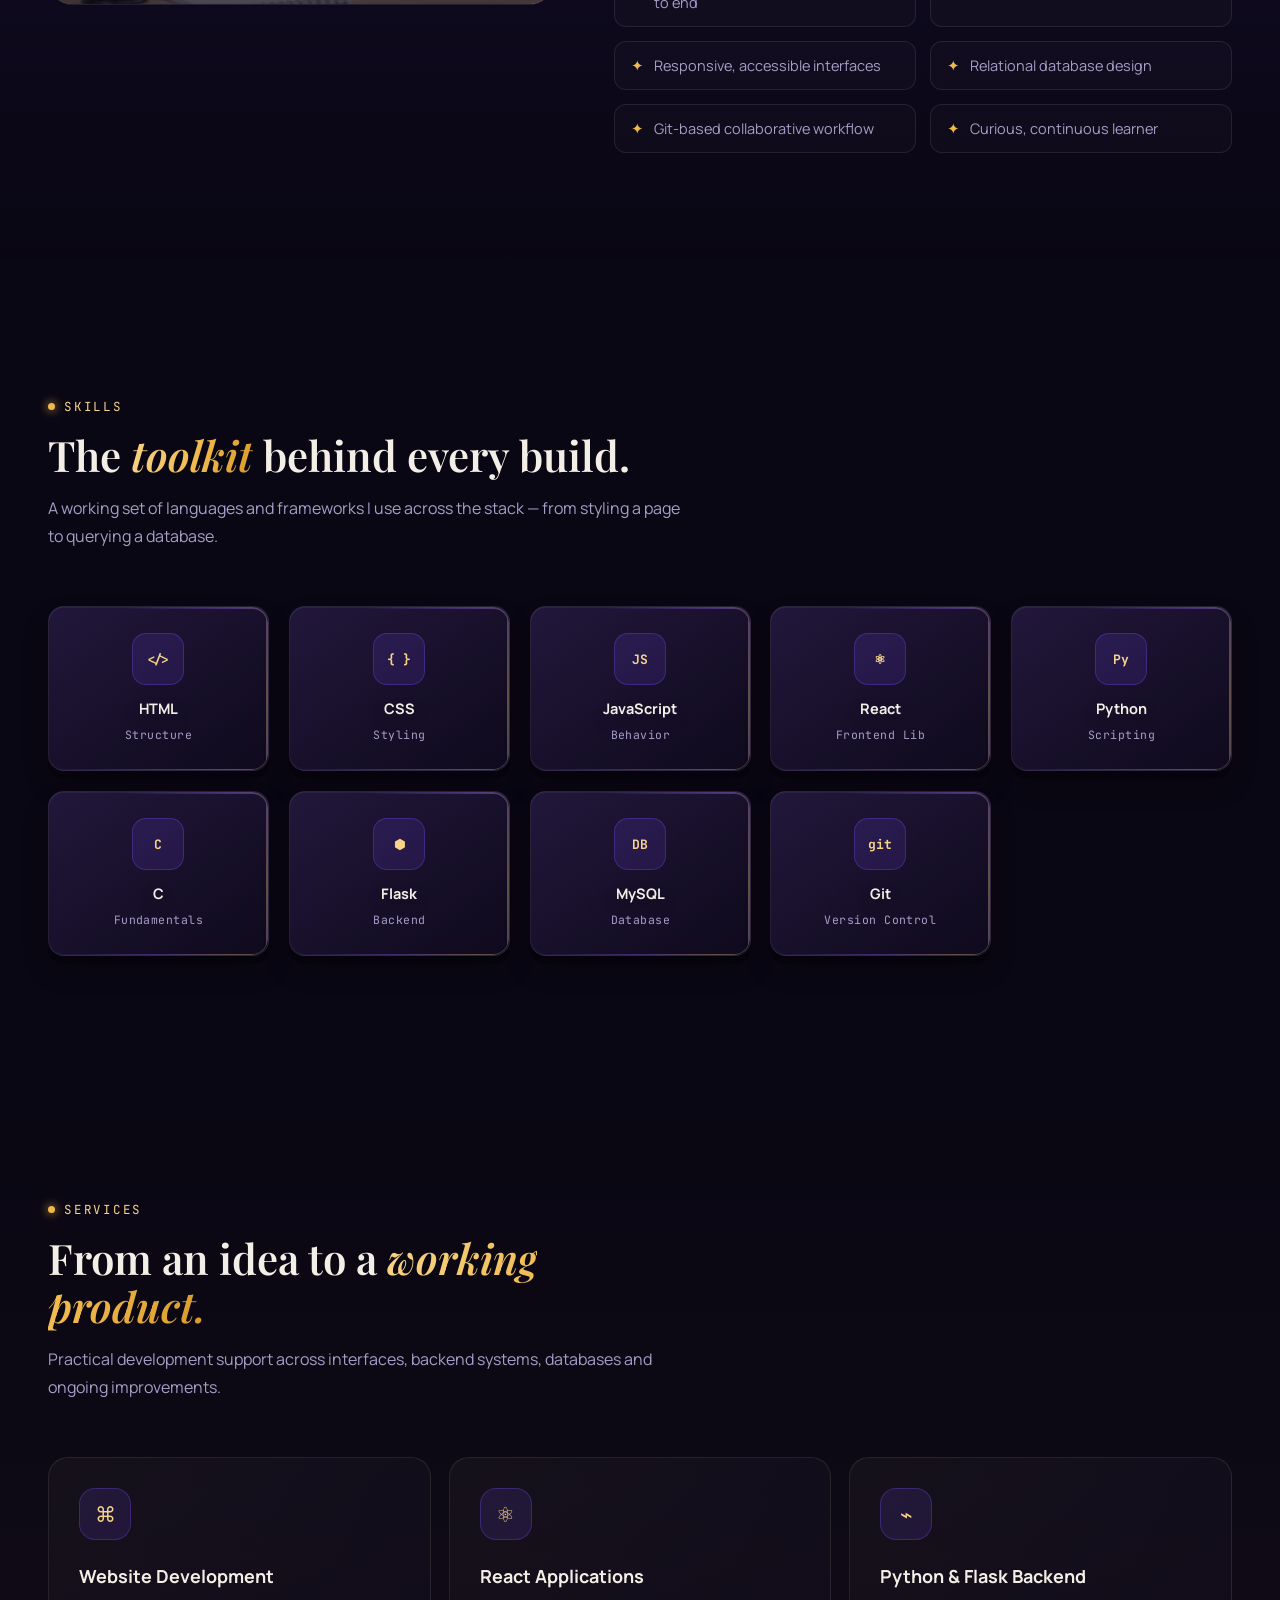
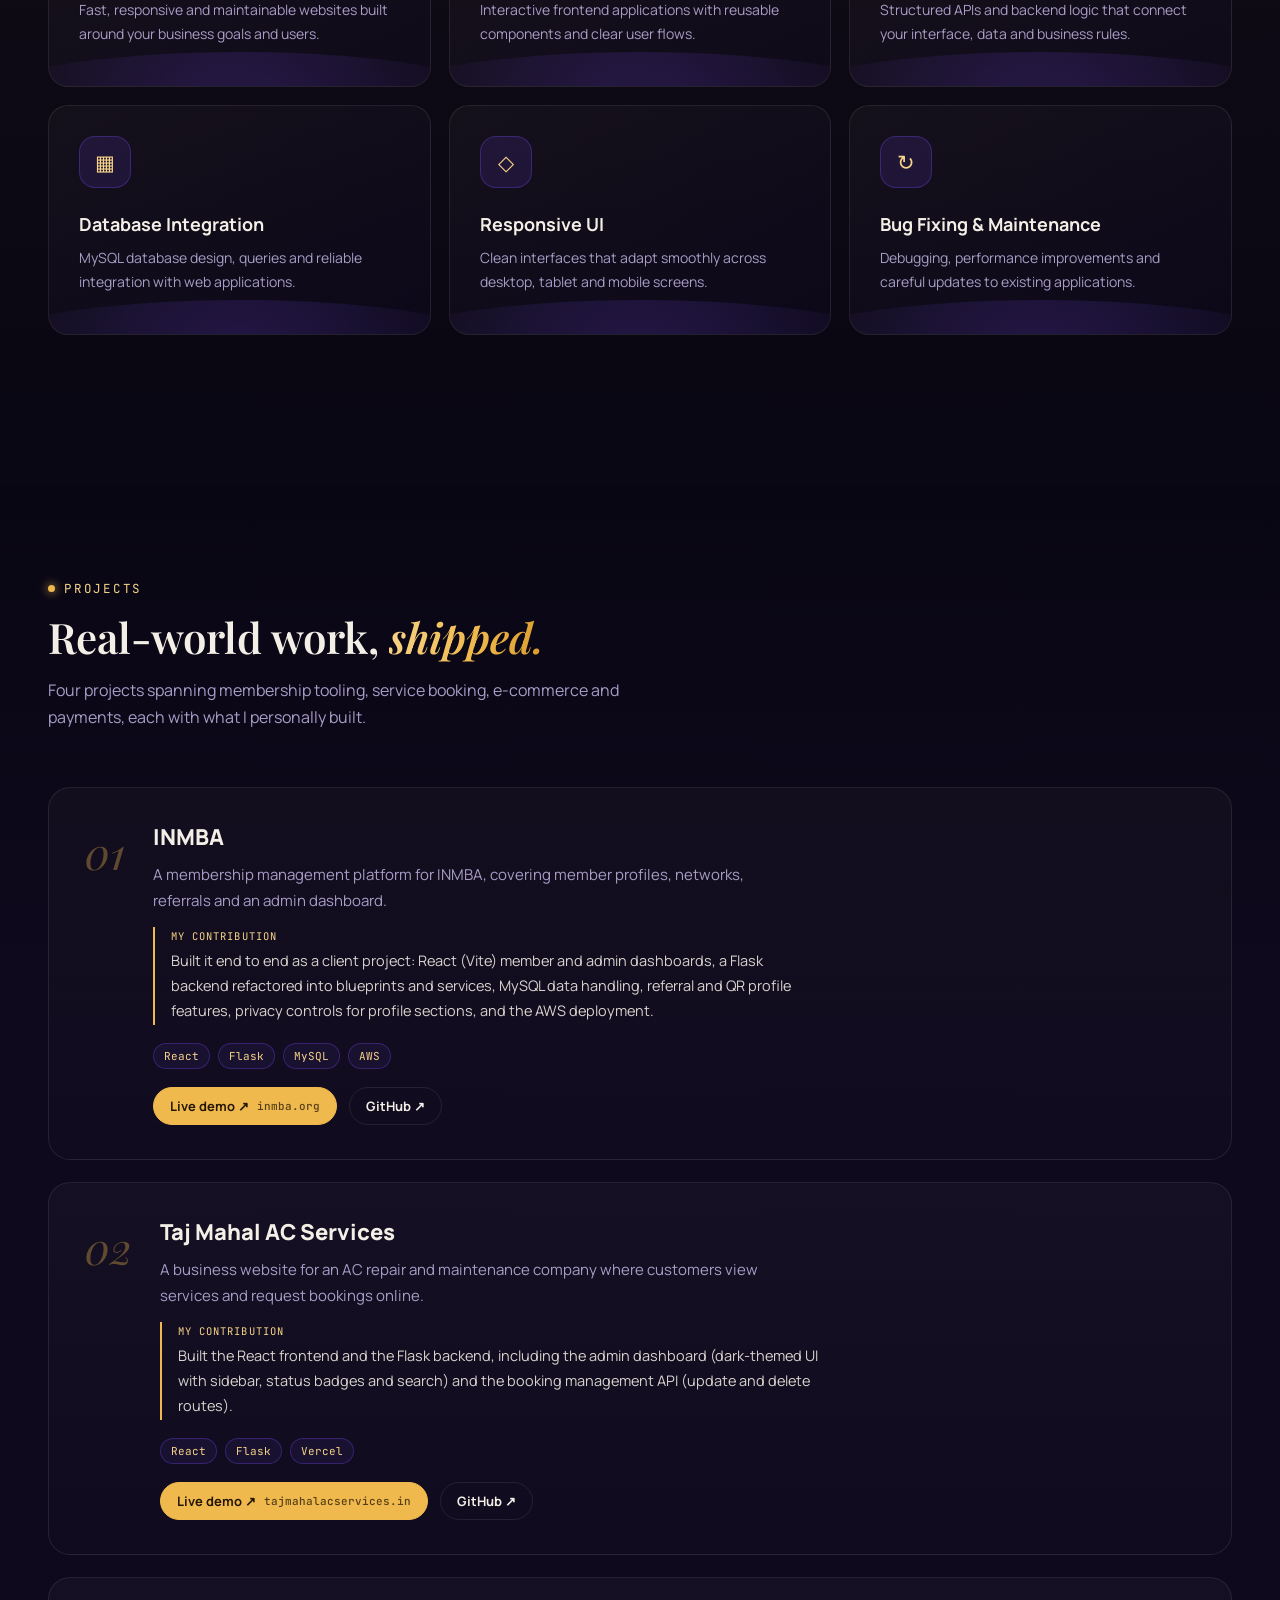
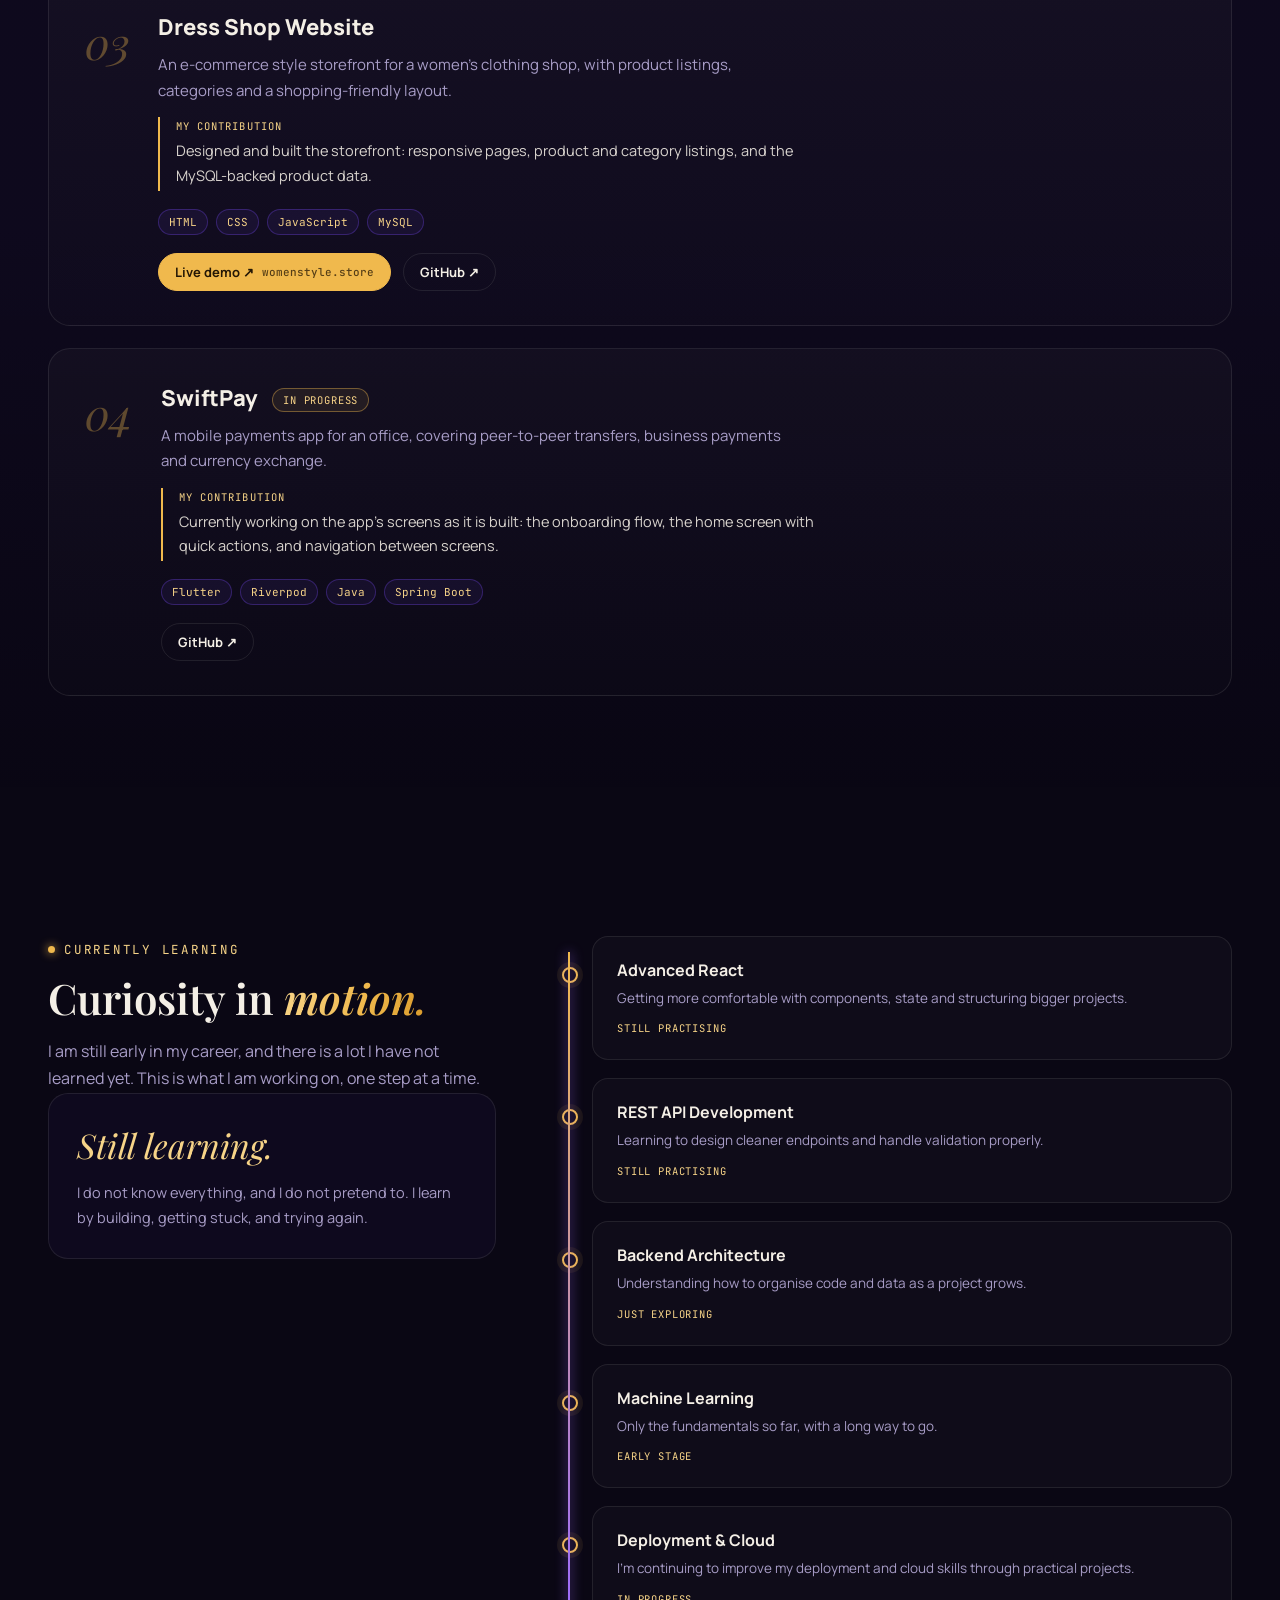
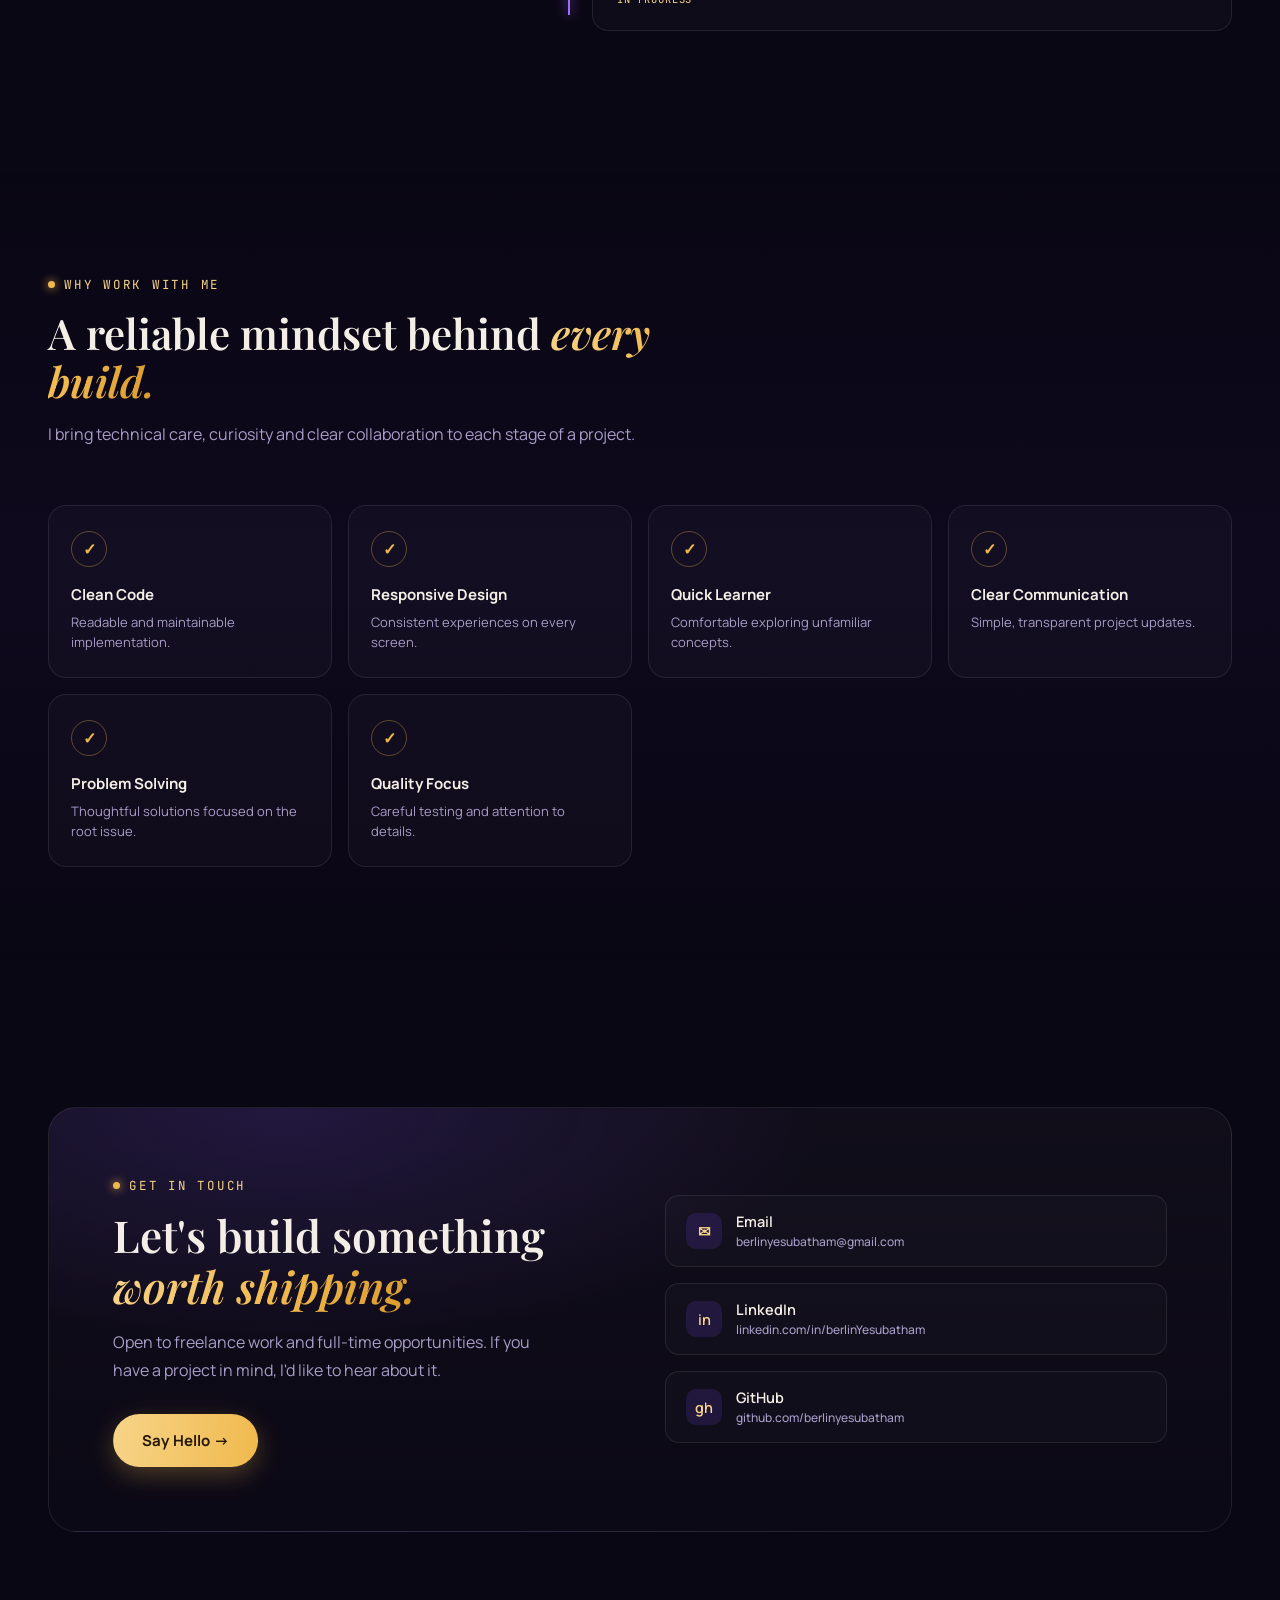
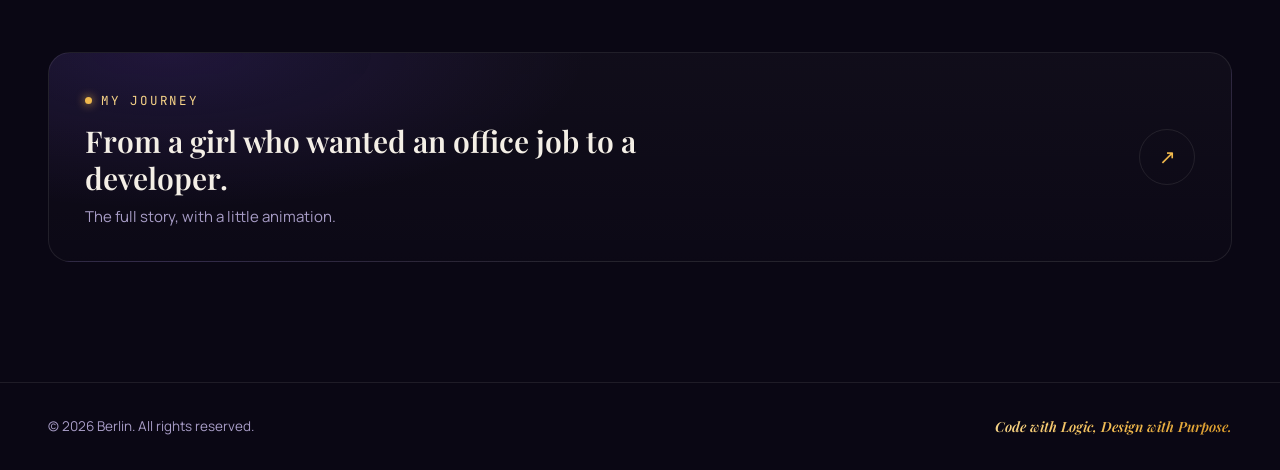
==== commit 3db056f9: "Update portfolio with latest desktop files" ====
--- a/index.html
+++ b/index.html
@@ -3,11 +3,11 @@
 <head>
 <meta charset="UTF-8">
 <meta name="viewport" content="width=device-width, initial-scale=1.0">
-<title>Berlin — Full-Stack Developer</title>
-<meta name="description" content="Berlin Yesubatham is a full-stack developer building web and mobile apps with React, Flask, MySQL and Flutter.">
+<title>Berlin — Software Developer | React · Flask · MySQL</title>
+<meta name="description" content="Berlin Yesubatham is a software developer building web applications with React, Flask and MySQL.">
 <meta name="theme-color" content="#0a0714">
-<meta property="og:title" content="Berlin — Full-Stack Developer">
-<meta property="og:description" content="Berlin Yesubatham is a full-stack developer building web and mobile apps with React, Flask, MySQL and Flutter.">
+<meta property="og:title" content="Berlin — Software Developer | React · Flask · MySQL">
+<meta property="og:description" content="Berlin Yesubatham is a software developer building web applications with React, Flask and MySQL.">
 <meta property="og:type" content="website">
 <link rel="icon" href="assets/favicon.svg" type="image/svg+xml">
 
@@ -27,7 +27,7 @@
       <div class="brand-mark">B</div>
       <div>
         <div class="brand-name">Berlin</div>
-        <div class="brand-sub">Full-Stack Developer</div>
+        <div class="brand-sub">Software Developer</div>
       </div>
     </div>
     <nav class="nav-links">
@@ -49,9 +49,9 @@
   <section class="hero">
     <div class="wrap hero-grid">
       <div class="hero-copy">
-        <span class="eyebrow">Full-Stack Developer</span>
+        <span class="eyebrow">Software Developer | React · Flask · MySQL</span>
         <h1>Code with <span class="accent">Logic,</span><br>Built with <span class="underline-swash">Purpose<svg viewBox="0 0 220 10" preserveAspectRatio="none"><path d="M2 7 Q 60 2, 110 6 T 218 5" stroke="#f0b94d" stroke-width="2.5" fill="none" stroke-linecap="round"/></svg></span>.</h1>
-        <p class="lede">I'm Berlin, a full-stack developer who builds practical, well-structured web applications — from responsive front ends to the databases and APIs running underneath them.</p>
+        <p class="lede">I'm Berlin, a software developer who builds practical, well-structured web applications — from responsive front ends to the databases and APIs running underneath them.</p>
         <div class="hero-actions">
           <a href="#projects" class="btn btn-primary">🚀 View My Work</a>
           <a href="#contact" class="btn btn-ghost">✉️ Get In Touch</a>
@@ -60,8 +60,8 @@
         <div class="tech-card">
           <h3>Tech Stack</h3>
           <div class="tech-icons">
-            <span>HTML</span><span>CSS</span><span>JS</span><span>⚛️React</span><span>Boot</span>
-            <span>Python</span><span>C</span><span>ML</span><span>Flask</span><span>SQL</span><span>Git</span>
+            <span>HTML</span><span>CSS</span><span>JS</span><span>⚛️React</span>
+            <span>Python</span><span>C</span><span>Flask</span><span>SQL</span><span>Git</span>
           </div>
         </div>
 
@@ -80,7 +80,7 @@
         <div class="orb o3"></div>
 
         <div class="photo-frame">
-          <img src="assets/images/hero-portrait.webp" width="1100" height="1016" fetchpriority="high" decoding="async" alt="Portrait of Berlin, Full-Stack Developer">
+          <img src="assets/images/hero-portrait.webp" width="1100" height="1016" fetchpriority="high" decoding="async" alt="Portrait of Berlin, Software Developer">
         </div>
 
         <div class="float-card tagline">Turning Ideas<br>Into Reality 🚀</div>
@@ -88,7 +88,7 @@
           <div class="dots"><span class="dot-r"></span><span class="dot-y"></span><span class="dot-g"></span></div>
           <span class="key">const</span> <span class="prop">developer</span> = {<br>
           &nbsp;&nbsp;name: <span class="str">"Berlin"</span>,<br>
-          &nbsp;&nbsp;role: <span class="str">"Full-Stack Dev"</span>,<br>
+          &nbsp;&nbsp;role: <span class="str">"Software Dev"</span>,<br>
           &nbsp;&nbsp;stack: [<span class="str">"React"</span>, <span class="str">"Python"</span>],<br>
           &nbsp;&nbsp;learning: <span class="str">"always"</span><br>
           };
@@ -96,7 +96,7 @@
 
         <div class="signature">
           <div class="name">Berlin</div>
-          <div class="role">Full-Stack Developer</div>
+          <div class="role">Software Developer</div>
         </div>
       </div>
     </div>
@@ -125,11 +125,12 @@
       <div class="about-text">
         <span class="eyebrow">About Me</span>
         <h2 style="font-family:'Playfair Display',serif; font-weight:600; font-size:clamp(26px,3vw,38px); margin:16px 0 22px;">Turning requirements into <span class="accent">working software.</span></h2>
-        <p>I'm <b>Berlin</b>, a full-stack developer comfortable moving between the browser and the backend. I build interfaces with <b>HTML, CSS, JavaScript, React and Bootstrap</b>, and the systems behind them with <b>Python, Flask, Machine Learning, C and MySQL</b> — with Git keeping every step of the process tracked and reversible.</p>
+        <p>I'm <b>Berlin</b>, a software developer comfortable moving between the browser and the backend. I build interfaces with <b>HTML, CSS, JavaScript and React</b>, and the systems behind them with <b>Python, Flask, C and MySQL</b> — with Git keeping every step of the process tracked and reversible.</p>
         <p>My focus is on clean, maintainable code and interfaces that don't get in the user's way. I've applied that across real projects — from data-driven admin tools to booking and e-commerce style sites.</p>
         <p>I'm naturally curious and always excited to learn. When I discover a new idea or technology, I enjoy exploring how it works, practising it, and turning that knowledge into something useful.</p>
         <ul class="value-list">
-          <li>Full-stack development, end to end</li>
+          <li>Web and mobile development, end to end</li>
+          <li>REST APIs with Flask</li>
           <li>Responsive, accessible interfaces</li>
           <li>Relational database design</li>
           <li>Git-based collaborative workflow</li>
@@ -152,11 +153,9 @@
         <div class="skill-card"><div class="glyph">{ }</div><h4>CSS</h4><span>Styling</span></div>
         <div class="skill-card"><div class="glyph">JS</div><h4>JavaScript</h4><span>Behavior</span></div>
         <div class="skill-card"><div class="glyph">⚛</div><h4>React</h4><span>Frontend Lib</span></div>
-        <div class="skill-card"><div class="glyph">BS</div><h4>Bootstrap</h4><span>UI Kit</span></div>
         <div class="skill-card"><div class="glyph">Py</div><h4>Python</h4><span>Scripting</span></div>
-        <div class="skill-card"><div class="glyph">C</div><h4>C</h4><span>Programming</span></div>
+        <div class="skill-card"><div class="glyph">C</div><h4>C</h4><span>Fundamentals</span></div>
         <div class="skill-card"><div class="glyph">⬢</div><h4>Flask</h4><span>Backend</span></div>
-        <div class="skill-card"><div class="glyph">ML</div><h4>Machine Learning</h4><span>Data / AI</span></div>
         <div class="skill-card"><div class="glyph">DB</div><h4>MySQL</h4><span>Database</span></div>
         <div class="skill-card"><div class="glyph">git</div><h4>Git</h4><span>Version Control</span></div>
       </div>
@@ -188,45 +187,49 @@
       <div class="section-head">
         <span class="eyebrow">Projects</span>
         <h2>Real-world work, <span class="accent">shipped.</span></h2>
-        <p>A few of the projects I've built and worked on, spanning admin tooling, payments, service booking, and e-commerce.</p>
+        <p>Four projects spanning membership tooling, service booking, e-commerce and payments, each with what I personally built.</p>
       </div>
       <div class="project-list">
-        <div class="project-card">
+        <article class="project-card">
           <div class="project-index">01</div>
           <div>
-            <h3>INMBA Project</h3>
-            <p>A management/admin-focused web application built to streamline data handling and reporting for business operations.</p>
-            <div class="tag-row"><span class="tag">React</span><span class="tag">Flask</span><span class="tag">MySQL</span></div>
-          </div>
-          <div class="project-arrow">↗</div>
-        </div>
-        <div class="project-card">
+            <h3>INMBA</h3>
+            <p class="project-purpose">A membership management platform for INMBA, covering member profiles, networks, referrals and an admin dashboard.</p>
+            <div class="project-contrib"><span class="pc-label">My contribution</span><p>Built it end to end as a client project: React (Vite) member and admin dashboards, a Flask backend refactored into blueprints and services, MySQL data handling, referral and QR profile features, privacy controls for profile sections, and the AWS deployment.</p></div>
+            <div class="tag-row"><span class="tag">React</span><span class="tag">Flask</span><span class="tag">MySQL</span><span class="tag">AWS</span></div>
+            <div class="project-links"><a class="plink plink-live" href="https://inmba.org" target="_blank" rel="noopener">Live demo ↗ <small>inmba.org</small></a><a class="plink" href="https://github.com/berlinyesubatham" target="_blank" rel="noopener">GitHub ↗</a></div>
+          </div>
+        </article>
+        <article class="project-card">
           <div class="project-index">02</div>
           <div>
             <h3>Taj Mahal AC Services</h3>
-            <p>A service-booking website for an AC repair and maintenance business, letting customers view services and request bookings online.</p>
-            <div class="tag-row"><span class="tag">HTML</span><span class="tag">CSS</span><span class="tag">JavaScript</span><span class="tag">Bootstrap</span></div>
-          </div>
-          <div class="project-arrow">↗</div>
-        </div>
-        <div class="project-card">
+            <p class="project-purpose">A business website for an AC repair and maintenance company where customers view services and request bookings online.</p>
+            <div class="project-contrib"><span class="pc-label">My contribution</span><p>Built the React frontend and the Flask backend, including the admin dashboard (dark-themed UI with sidebar, status badges and search) and the booking management API (update and delete routes).</p></div>
+            <div class="tag-row"><span class="tag">React</span><span class="tag">Flask</span><span class="tag">Vercel</span></div>
+            <div class="project-links"><a class="plink plink-live" href="https://tajmahalacservices.in" target="_blank" rel="noopener">Live demo ↗ <small>tajmahalacservices.in</small></a><a class="plink" href="https://github.com/berlinyesubatham" target="_blank" rel="noopener">GitHub ↗</a></div>
+          </div>
+        </article>
+        <article class="project-card">
           <div class="project-index">03</div>
           <div>
             <h3>Dress Shop Website</h3>
-            <p>An e-commerce style storefront for a clothing shop, with product listings, categories and a clean shopping-friendly layout.</p>
+            <p class="project-purpose">An e-commerce style storefront for a women's clothing shop, with product listings, categories and a shopping-friendly layout.</p>
+            <div class="project-contrib"><span class="pc-label">My contribution</span><p>Designed and built the storefront: responsive pages, product and category listings, and the MySQL-backed product data.</p></div>
             <div class="tag-row"><span class="tag">HTML</span><span class="tag">CSS</span><span class="tag">JavaScript</span><span class="tag">MySQL</span></div>
-          </div>
-          <div class="project-arrow">↗</div>
-        </div>
-        <div class="project-card">
+            <div class="project-links"><a class="plink plink-live" href="https://womenstyle.store" target="_blank" rel="noopener">Live demo ↗ <small>womenstyle.store</small></a><a class="plink" href="https://github.com/berlinyesubatham" target="_blank" rel="noopener">GitHub ↗</a></div>
+          </div>
+        </article>
+        <article class="project-card">
           <div class="project-index">04</div>
           <div>
-            <h3>SwiftPay</h3>
-            <p>A mobile payments app for an office, covering peer-to-peer transfers, business payments and currency exchange, designed for a secure and simple user experience.</p>
+            <h3>SwiftPay <span class="status-badge">In progress</span></h3>
+            <p class="project-purpose">A mobile payments app for an office, covering peer-to-peer transfers, business payments and currency exchange.</p>
+            <div class="project-contrib"><span class="pc-label">My contribution</span><p>Currently working on the app's screens as it is built: the onboarding flow, the home screen with quick actions, and navigation between screens.</p></div>
             <div class="tag-row"><span class="tag">Flutter</span><span class="tag">Riverpod</span><span class="tag">Java</span><span class="tag">Spring Boot</span></div>
-          </div>
-          <div class="project-arrow">↗</div>
-        </div>
+            <div class="project-links"><a class="plink" href="https://github.com/berlinyesubatham" target="_blank" rel="noopener">GitHub ↗</a></div>
+          </div>
+        </article>
       </div>
     </div>
   </section>
@@ -247,7 +250,7 @@
         <article class="learning-item"><h3>REST API Development</h3><p>Learning to design cleaner endpoints and handle validation properly.</p><span class="learning-status">Still practising</span></article>
         <article class="learning-item"><h3>Backend Architecture</h3><p>Understanding how to organise code and data as a project grows.</p><span class="learning-status">Just exploring</span></article>
         <article class="learning-item"><h3>Machine Learning</h3><p>Only the fundamentals so far, with a long way to go.</p><span class="learning-status">Early stage</span></article>
-        <article class="learning-item"><h3>Deployment &amp; Cloud</h3><p>I have not deployed much yet, and I want to learn it properly.</p><span class="learning-status">Up next</span></article>
+        <article class="learning-item"><h3>Deployment &amp; Cloud</h3><p>I'm continuing to improve my deployment and cloud skills through practical projects.</p><span class="learning-status">In progress</span></article>
       </div>
     </div>
   </section>
@@ -282,9 +285,9 @@
           <a href="#" class="btn btn-primary">Say Hello →</a>
         </div>
         <div class="contact-links">
-          <a href="mailto:hello@berlin.dev" class="contact-link"><span class="ic">✉</span><div>Email<small>berlinyesubatham@gmail.com</small></div></a>
-          <a href="#" class="contact-link"><span class="ic">in</span><div>LinkedIn<small>linkedin.com/in/berlinYesubatham</small></div></a>
-          <a href="#" class="contact-link"><span class="ic">gh</span><div>GitHub<small>github.com/berlinyesubatham</small></div></a>
+          <a href="mailto:berlinyesubatham@gmail.com" class="contact-link"><span class="ic">✉</span><div>Email<small>berlinyesubatham@gmail.com</small></div></a>
+          <a href="https://linkedin.com/in/berlinYesubatham" target="_blank" rel="noopener" class="contact-link"><span class="ic">in</span><div>LinkedIn<small>linkedin.com/in/berlinYesubatham</small></div></a>
+          <a href="https://github.com/berlinyesubatham" target="_blank" rel="noopener" class="contact-link"><span class="ic">gh</span><div>GitHub<small>github.com/berlinyesubatham</small></div></a>
         </div>
       </div>
     </div>
--- a/assets/css/style.css
+++ b/assets/css/style.css
@@ -423,7 +423,7 @@
   /* ---------- projects ---------- */
   .project-list{display:flex; flex-direction:column; gap:22px;}
   .project-card{
-    display:grid; grid-template-columns:auto 1fr auto; gap:28px; align-items:center;
+    display:grid; grid-template-columns:auto 1fr; gap:28px; align-items:start;
     border:1px solid var(--line); border-radius:22px; padding:34px 36px;
     background:linear-gradient(180deg, rgba(244,239,230,0.03), rgba(244,239,230,0.01));
     transition:border-color .25s ease, transform .25s ease, background .25s ease;
@@ -434,7 +434,7 @@
     font-family:'Playfair Display',serif; font-style:italic; font-size:44px; color:rgba(240,185,77,0.35);
   }
   .project-card h3{font-size:22px; font-weight:800; margin-bottom:10px;}
-  .project-card p{color:var(--muted); font-size:15px; line-height:1.7; max-width:560px; margin-bottom:14px;}
+  .project-card p{color:var(--muted); font-size:15px; line-height:1.7; max-width:640px; margin-bottom:14px;}
   .tag-row{display:flex; gap:8px; flex-wrap:wrap;}
   .tag{
     font-family:'JetBrains Mono',monospace; font-size:11px; padding:5px 10px; border-radius:999px;
@@ -475,3 +475,15 @@
   footer{border-top:1px solid var(--line); padding:34px 0;}
   .footer-row{display:flex; justify-content:space-between; align-items:center; flex-wrap:wrap; gap:14px; font-size:13.5px; color:var(--muted);}
   .footer-row .accent{font-size:14px;}
+
+  .project-contrib{border-left:2px solid var(--gold); padding:2px 0 2px 16px; margin:4px 0 18px;}
+  .project-contrib .pc-label{display:block; font:10.5px 'JetBrains Mono',monospace; letter-spacing:.1em; text-transform:uppercase; color:var(--gold-soft); margin-bottom:6px;}
+  .project-contrib p{margin-bottom:0; color:var(--text); opacity:.88; font-size:14.5px;}
+  .project-links{display:flex; gap:12px; flex-wrap:wrap; margin-top:18px;}
+  .plink{display:inline-flex; align-items:center; gap:8px; font-size:13px; font-weight:700; padding:9px 16px; border-radius:999px; border:1px solid var(--line); color:var(--text); transition:background .2s ease, transform .2s ease, border-color .2s ease;}
+  .plink small{font:11px 'JetBrains Mono',monospace; opacity:.75; font-weight:500;}
+  .plink:hover{background:rgba(244,239,230,0.07); transform:translateY(-2px); border-color:rgba(240,185,77,0.4);}
+  .plink-live{background:var(--gold); color:#241705; border-color:var(--gold);}
+  .plink-live:hover{background:var(--gold-soft);}
+
+  .status-badge{display:inline-block; vertical-align:middle; margin-left:10px; font:10.5px 'JetBrains Mono',monospace; letter-spacing:.08em; text-transform:uppercase; color:var(--gold-soft); border:1px solid rgba(240,185,77,0.4); background:rgba(240,185,77,0.08); padding:4px 10px; border-radius:999px;}
